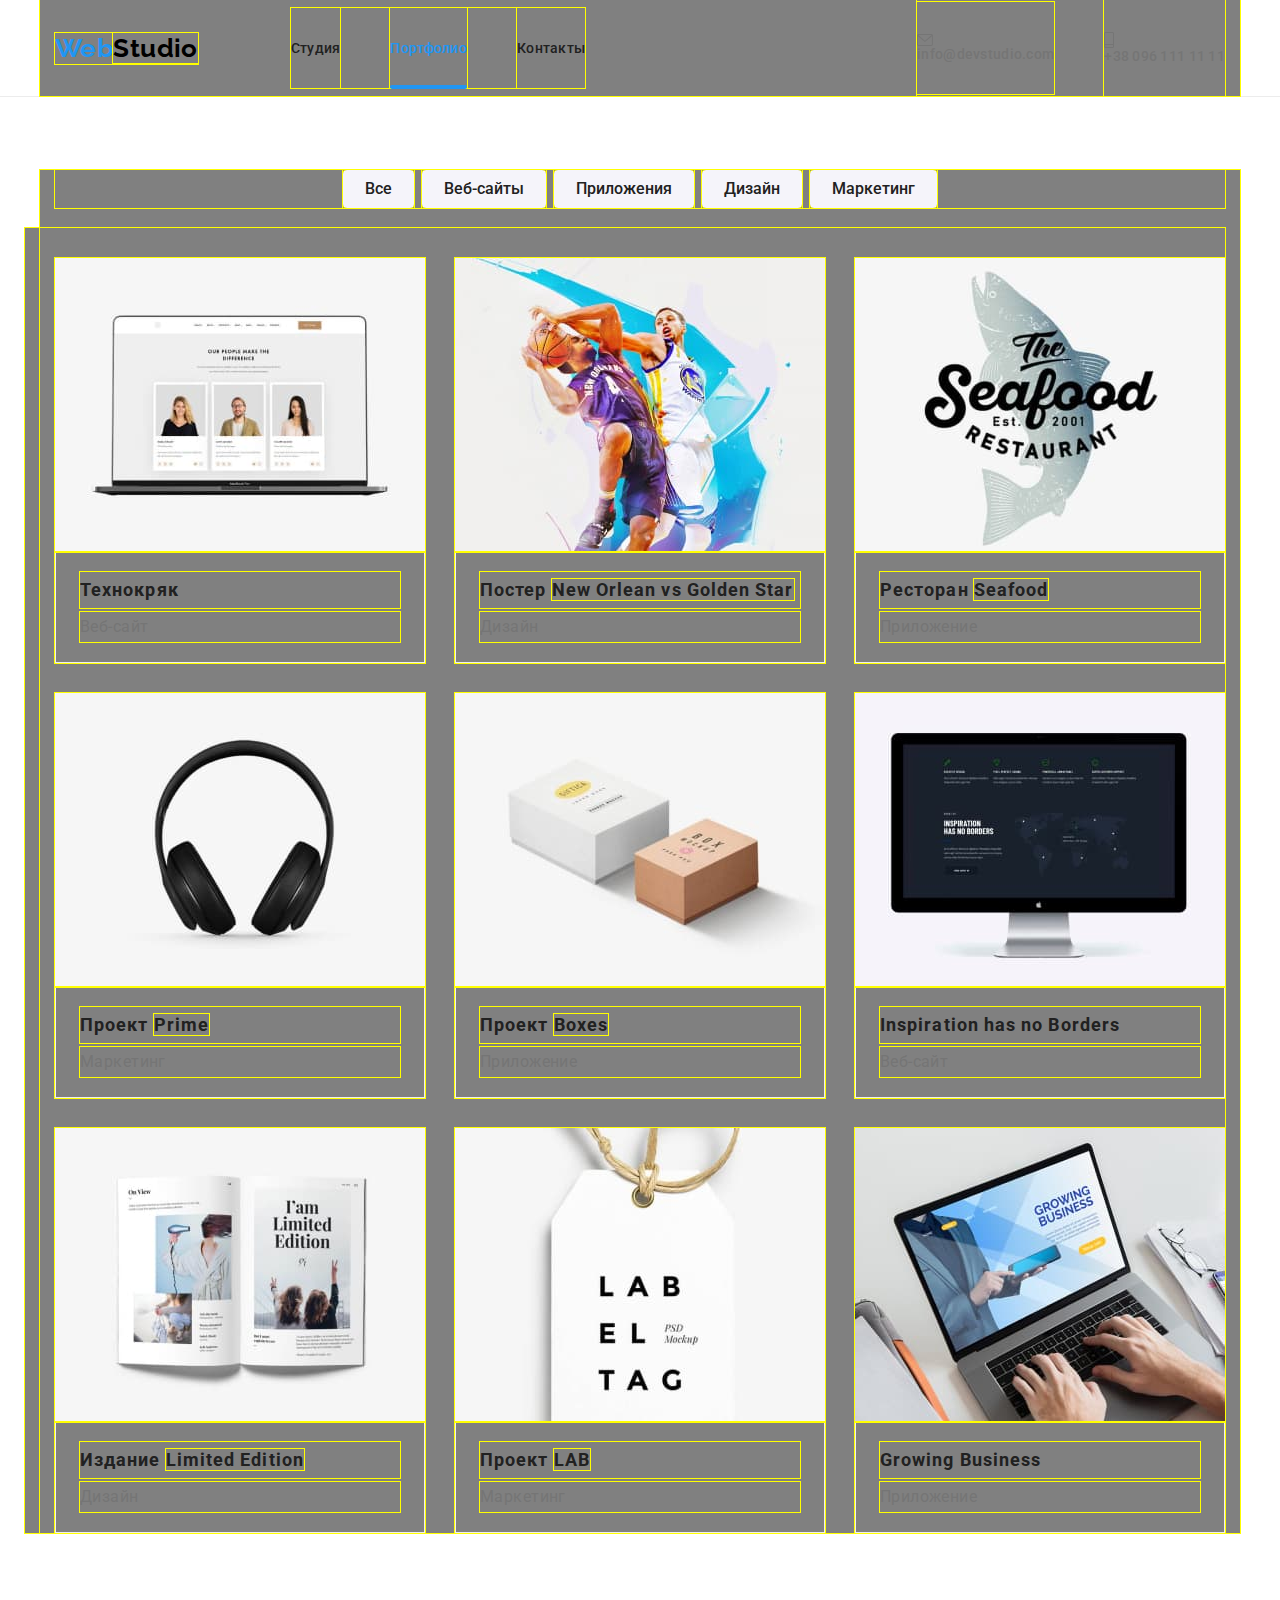
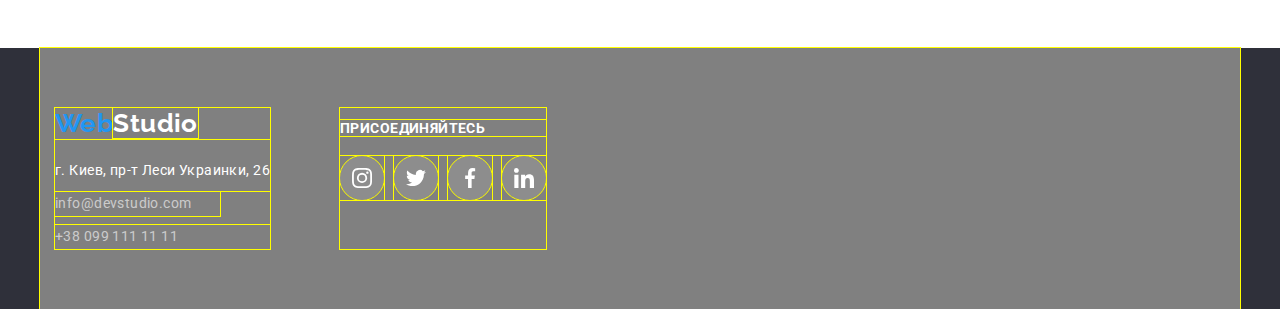
==== portfolio.html @ aecfc942 "Add files" ====
<!DOCTYPE html>
<html lang="ru">

<head>
    <meta charset="UTF-8">
    <meta http-equiv="X-UA-Compatible" content="IE=edge">
    <meta name="viewport" content="width=device-width, initial-scale=1.0">
    <title>Document</title>
    <link rel="preconnect" href="https://fonts.gstatic.com">
    <link href="https://fonts.googleapis.com/css2?family=Raleway:wght@700&family=Roboto:wght@400;500;700;900&display=swap"
        rel="stylesheet">
    <link rel="stylesheet" href="https://cdnjs.cloudflare.com/ajax/libs/modern-normalize/1.0.0/modern-normalize.min.css">
    <link rel="stylesheet" href="./css/styles.css">
    </head>
    <body class="page">
        <!-- Site header -->
        <header class="header">
            <div class="container main-nav">
                <a lang="en" href="./index.html" class="logo">Web<span class="logo-part-header">Studio</span></a>
                <nav class="nav-part">
                    <ul class="site-nav list">
                        <li class="item"><a href="./index.html" class="link">Студия</a></li>
                        <li class="item"><a href="./portfolio.html" class="link current">Портфолио</a></li>
                        <li class="item"><a href="" class="link">Контакты</a></li>
                    </ul>
                </nav>
                <ul class="contacts list">
                    <li class="item"><a href="mailto:info@devstudio.com" class="link"><svg class="nav-icon" width="16"
                                height="12">
                                <use href="./images/icons.svg#icon-envelope"></use>
                            </svg>info@devstudio.com</a></li>
                    <li class="item"><a href="tel:+380961111111" class="link"><svg class="nav-icon" width="10" height="16">
                                <use href="./images/icons.svg#icon-smartphone"></use>
                            </svg>+38 096 111 11 11</a></li>
                </ul>
            </div>
        </header>
        <main>
            <section class="section portfolio-all">
                <div class="container">
                    <h1 class="section-title visually-hidden">Портфоліо</h1>
                    <ul class="buttons list">
                        <li class="item"><button type="button" class="button">Все</button></li>
                        <li class="item"><button type="button" class="button">Веб-сайты</button></li>
                        <li class="item"><button type="button" class="button">Приложения</button></li>
                        <li class="item"><button type="button" class="button">Дизайн</button></li>
                        <li class="item"><button type="button" class="button">Маркетинг</button></li>
                    </ul>
                    <ul class="portfolio list">
                        <li class="item"><a href="" class="link">
                                <div class="card-main">
                                    <img src="./images/work-1.jpg" alt="laptop with three photos on the screen" width="370" height="294">
                                    <p class="portfolio-about">Технокряк это современная площадка распространения коронавируса. Компании используют эту платформу для цифрового
                                    шпионажа и атак на защищённые сервера конкурентов.
                                    </p>
                                </div>
                                <div class="description">
                                    <h2 class="title">Технокряк</h2>
                                    <p class="work-type">Веб-сайт</p>
                                </div>
                            </a>
                        </li>
                        <li class="item"><a href="" class="link">
                                <div class="card-main">
                                    <img src="./images/work-2.jpg" alt="two basketball players" width="370" height="294">
                                    <p class="portfolio-about">Технокряк это современная площадка распространения коронавируса. Компании используют эту платформу для цифрового
                                    шпионажа и атак на защищённые сервера конкурентов.
                                    </p>
                                </div>
                                <div class="description">
                                    <h2 class="title">Постер <span lang="en">New Orlean vs Golden Star</span></h2>
                                    <p class="work-type">Дизайн</p>
                                </div>
                            </a>
                        </li>
                        <li class="item"><a href="" class="link">
                                <div class="card-main">
                                    <img src="./images/work-3.jpg" alt="fish with the inscription seafood restaurant" width="370" height="294">
                                    <p class="portfolio-about">Технокряк это современная площадка распространения коронавируса. Компании используют эту платформу для цифрового
                                    шпионажа и атак на защищённые сервера конкурентов.
                                    </p>
                                </div>
                                <div class="description">
                                    <h2 class="title">Ресторан <span lang="en">Seafood</span></h2>
                                    <p class="work-type">Приложение</p>
                                </div>
                            </a>
                        </li>
                        <li class="item"><a href="" class="link">
                                <div class="card-main">
                                    <img src="./images/work-4.jpg" alt="black big headphones" width="370" height="294">
                                    <p class="portfolio-about">Технокряк это современная площадка распространения коронавируса. Компании используют эту платформу для цифрового
                                    шпионажа и атак на защищённые сервера конкурентов.
                                    </p>
                                </div>
                                <div class="description">
                                    <h2 class="title">Проект <span lang="en">Prime</span></h2>
                                    <p class="work-type">Маркетинг</p>
                                </div>
                            </a>
                        </li>
                        <li class="item"><a href="" class="link">
                                <div class="card-main">
                                    <img src="./images/work-5.jpg" alt="two boxes, one white and one orange" width="370" height="294">
                                    <p class="portfolio-about">Технокряк это современная площадка распространения коронавируса. Компании используют эту платформу для цифрового
                                    шпионажа и атак на защищённые сервера конкурентов.
                                    </p>
                                </div>
                                <div class="description">
                                    <h2 class="title">Проект <span lang="en">Boxes</span></h2>
                                    <p class="work-type">Приложение</p>
                                </div>
                            </a>
                        </li>
                        <li class="item"><a href="" class="link">
                                <div class="card-main">
                                    <img src="./images/work-6.jpg" alt="monoblock apple with a dark image on the screen" width="370" height="294">
                                    <p class="portfolio-about">Технокряк это современная площадка распространения коронавируса. Компании используют эту платформу для цифрового
                                    шпионажа и атак на защищённые сервера конкурентов.
                                    </p>
                                </div>
                                <div class="description">
                                    <h2 lang="en" class="title">Inspiration has no Borders</h2>
                                    <p class="work-type">Веб-сайт</p>
                                </div>
                            </a>
                        </li>
                        <li class="item"><a href="" class="link">
                                <div class="card-main">
                                    <img src="./images/work-7.jpg" alt="open booklet with the inscription I'm Limited Edition" width="370" height="294">
                                    <p class="portfolio-about">Технокряк это современная площадка распространения коронавируса. Компании используют эту платформу для цифрового
                                    шпионажа и атак на защищённые сервера конкурентов.
                                    </p>
                                </div>
                                <div class="description">
                                    <h2 class="title">Издание <span lang="en">Limited Edition</span></h2>
                                    <p class="work-type">Дизайн</p>
                                </div>
                            </a>
                        </li>
                        <li class="item"><a href="" class="link">
                                <div class="card-main">
                                    <img src="./images/work-8.jpg" alt="white tag with the inscription Lab El Tag" width="370" height="294">
                                    <p class="portfolio-about">Технокряк это современная площадка распространения коронавируса. Компании используют эту платформу для цифрового
                                    шпионажа и атак на защищённые сервера конкурентов.
                                    </p>
                                </div>
                                <div class="description">
                                    <h2 class="title">Проект <span lang="en">LAB</span></h2>
                                    <p class="work-type">Маркетинг</p>
                                </div>
                            </a>
                        </li>
                        <li class="item"><a href="" class="link">
                                <div class="card-main">
                                    <img src="./images/work-9.jpg" alt="hands on a gray color laptop" width="370" height="294">
                                    <p class="portfolio-about">Технокряк это современная площадка распространения коронавируса. Компании используют эту платформу для цифрового
                                    шпионажа и атак на защищённые сервера конкурентов.
                                    </p>
                                </div>
                                <div class="description">
                                    <h2 lang="en" class="title">Growing Business</h2>
                                    <p class="work-type">Приложение</p>
                                </div>
                            </a>
                        </li>
                    </ul>
                </div>
            </section>
        </main>
        <!-- Footer -->
        <footer class="footer">
            <div class="container footer-elements">
                <div class="footer-contact">
                    <a lang="en" href="./index.html" class="logo">Web<span class="logo-part-footer">Studio</span></a>
                    <address class="address">г. Киев, пр-т Леси Украинки, 26</address>
                    <ul class="contacts lower list">
                        <li class="item"><a href="mailto:info@devstudio.com" class="link-footer">info@devstudio.com</a></li>
                        <li class="item"><a href="tel:+380991111111" class="link-footer">+38 099 111 11 11</a></li>
                    </ul>
                </div>
                <div class="footer-social-contact">
                    <p class="welcome-text">присоединяйтесь</p>
                    <ul class="icon-footer-list list">
                        <li class="icon-footer-item">
                            <a class="icon-footer-link link" href="">
                                <svg class="social-footer-icon" width="20" height="20">
                                    <use href="./images/icons.svg#icon-instagram"></use>
                                </svg>
                            </a>
                        </li>
                        <li class="icon-footer-item">
                            <a class="icon-footer-link link" href="">
                                <svg class="social-footer-icon" width="20" height="20">
                                    <use href="./images/icons.svg#icon-twitter"></use>
                                </svg>
                            </a>
                        </li>
                        <li class="icon-footer-item">
                            <a class="icon-footer-link link" href="">
                                <svg class="social-footer-icon" width="20" height="20">
                                    <use href="./images/icons.svg#icon-facebook"></use>
                                </svg>
                            </a>
                        </li>
                        <li class="icon-footer-item">
                            <a class="icon-footer-link link" href="">
                                <svg class="social-footer-icon" width="20" height="20">
                                    <use href="./images/icons.svg#icon-linkedin"></use>
                                </svg>
                            </a>
                        </li>
                    </ul>
                </div>
            </div>
        </footer>
    </body>
</html>
---- css/styles.css ----
/* --- VARIABLES --- */
:root {
  --accent-color: #2196f3;
  --card-set-gap: 30px;
  --timing-func: cubic-bezier(0.4, 0, 0.2, 1);
  /* --- VARIABLES TEXT COLOR --- */
  --primary-text-color: #757575;
  --title-text-color: #212121;
  --secondary-text-color: #ffffff;
  --contacts-footer-text-color: rgba(255, 255, 255, 0.6);
  --logo-part-header-color: #000000;
  /* --- ‡ VARIABLES TEXT COLOR --- */
  /* --- VARIABLES BACKGROUND COLOR --- */
  --primary-background-color: #ffffff;
  --secondary-background-color: #2f303a;
  --third-background-color: #f5f4fa;
  --button-hero-accent-background-color: #188ce8;
  --icons-bacground-footer: rgba(255, 255, 255, 0.1);
  /* --- ‡ VARIABLES BACKGROUND COLOR --- */
  /* --- VARIABLES  SHADOW --- */
  --shadow-team-card: 0px 1px 3px rgba(0, 0, 0, 0.12),
    0px 1px 1px rgba(0, 0, 0, 0.14), 0px 2px 1px rgba(0, 0, 0, 0.2);
  --shadow-button-accent: 0px 3px 1px rgba(0, 0, 0, 0.1),
    0px 1px 2px rgba(0, 0, 0, 0.08), 0px 2px 2px rgba(0, 0, 0, 0.12);
  --shadow-hero-button: rgba(0, 0, 0, 0.15);
  --shadow-portfolio-item: 0px 1px 1px rgba(0, 0, 0, 0.12),
    0px 4px 4px rgba(0, 0, 0, 0.06), 1px 4px 6px rgba(0, 0, 0, 0.16);
  /* --- ‡ VARIABLES  SHADOW --- */
  /* --- VARIABLES  BORDER --- */
  --border-bottom-color: #ececec;
  --icons-border-color: #afb1b8;
  --portfolio-description-border: #eeeeee;
  /* --- ‡ VARIABLES  BORDER --- */
}
/* --- ‡ VARIABLES --- */

/* Visual monitoring */
h1,
h2,
h3,
p,
a,
button,
ul,
li,
div,
span {
  outline: 1px solid yellow;
  background-color: grey;
}

/* --- GLOBAL --- */
/* Page background and text color */
body {
  background-color: var(--primary-background-color);
  color: var(--primary-text-color);
  font-family: Roboto, sans-serif;
  font-size: 14px;
  line-height: 1.71;
  letter-spacing: 0.03em;
}
h1,
h2,
h3,
h4,
h5,
h6,
p,
button,
ul,
ol,
li {
  margin-top: 0;
  margin-bottom: 0;
}

ul {
  padding-left: 0;
}

a,
b {
  display: block;
}
img,
svg {
  display: block;
  max-width: 100%;
  height: auto;
}
/* --- ‡ GLOBAL --- */

/* List options */
.list {
  list-style: none;
  margin: 0;
  padding: 0;
}

/* Site logo */
.logo {
  margin-right: 93px;

  color: var(--accent-color);
  font-family: Raleway, sans-serif;
  font-weight: 700;
  font-size: 26px;
  line-height: 1.19;
  text-decoration: none;
}
.logo-part-header {
  color: var(--logo-part-header-color);
}
.logo-part-footer {
  color: var(--secondary-text-color);
}
/* Container position */
.container {
  width: 1200px;
  margin-left: auto;
  margin-right: auto;
  padding-left: 15px;
  padding-right: 15px;
}

/* --- HEADER --- */
.header {
  border-bottom: 1px solid var(--border-bottom-color);
}
/* Main-nav */
.main-nav {
  display: flex;
  align-items: center;
  line-height: 1.17;
}
/* Site nav */
.site-nav {
  display: flex;
  align-items: center;
}
.site-nav .item:not(:last-child),
.contacts .item:not(:last-child) {
  margin-right: 50px;
}
.site-nav .link {
  display: block;
  padding-top: 32px;
  padding-bottom: 32px;

  color: var(--title-text-color);
  font-weight: 500;
  letter-spacing: 0.02em;
  text-decoration: none;
  transition: color 250ms var(--timing-func);
}
.site-nav .link:hover,
.site-nav .link:focus {
  color: var(--accent-color);
}
.site-nav .link.current {
  position: relative;
  color: var(--accent-color);
}
.link.current:after {
  content: '';
  position: absolute;
  width: 100%;
  height: 4px;
  left: 0;
  bottom: -1px;

  background: var(--accent-color);
  border-radius: 2px;
}

/* Site contacts */
.main-nav .contacts {
  display: flex;
  margin-left: auto;
  align-items: center;
}
.header-contact {
  display: flex;
  align-items: center;
}
.nav-icon {
  display: block;
  fill: currentColor;
  margin-right: 10px;
  transition: fill 250ms var(--timing-func);
}

.smartphone-icon {
  width: 10px;
  height: 16px;
}

.envelope-icon {
  width: 16px;
  height: 12px;
}

.nav-icon:hover {
  fill: var(--accent-color);
}
.contacts .link {
  padding-top: 32px;
  padding-bottom: 32px;
  color: var(--primary-text-color);
  font-weight: 500;
  letter-spacing: 0.02em;
  text-decoration: none;
  transition: color 250ms var(--timing-func);
}
.contacts .link:hover,
.contacts .link:focus {
  color: var(--accent-color);
}
/* Site hero */
.hero {
  text-align: center;
  max-width: 1600px;
  margin-left: auto;
  margin-right: auto;
  background-image: linear-gradient(
      to right,
      rgba(47, 48, 58, 0.4),
      rgba(47, 48, 58, 0.4)
    ),
    url('../images/background.jpg');
  background-repeat: no-repeat;
  background-size: cover;
  background-position: center;
  background-color: var(--secondary-background-color);
  padding-top: 200px;
  padding-bottom: 200px;
}
.hero-title {
  margin-top: 0;
  margin-right: auto;
  margin-bottom: var(--card-set-gap);
  margin-left: auto;
  width: 696px;

  color: var(--secondary-text-color);
  font-weight: 900;
  font-size: 44px;
  line-height: 1.36;
  letter-spacing: 0.06em;
  text-transform: uppercase;
}
/* Hero modal window */
.is-hidden {
  visibility: hidden;
  opacity: 0;
  pointer-events: none;
}
.backdrop {
  position: fixed;
  top: 0;
  left: 0;
  width: 100%;
  height: 100%;
  z-index: 100;
  background-color: rgba(0, 0, 0, 0.2);
  transition: opacity 250ms var(--timing-func),
    visibility 250ms var(--timing-func);
}
.modal {
  display: block;
  position: relative;
  width: 528px;
  height: 581px;
  left: 50%;
  top: 50%;
  transform: translate(-50%, -50%);

  background: var(--primary-background-color);
  box-shadow: 0px 1px 3px rgba(0, 0, 0, 0.12), 0px 1px 1px rgba(0, 0, 0, 0.14),
    0px 2px 1px rgba(0, 0, 0, 0.2);
  border-radius: 4px;
}
.hero-modal-close {
  background: var(--primary-background-color);
  position: absolute;
  top: 8px;
  right: 8px;
  width: 30px;
  height: 30px;
  border-radius: 50%;

  border: 1px solid rgba(0, 0, 0, 0.1);

  cursor: pointer;
}
.close-icon {
  position: absolute;
  top: 50%;
  left: 50%;
  transform: translate(-50%, -50%);
}
/* Overlay */
/*
.overlay {
   max-width: 1600px;
  min-height: 600px;
  margin-left: auto;
  margin-right: auto;
  background-image: linear-gradient(
      to right,
      rgba(47, 48, 58, 0.4),
      rgba(47, 48, 58, 0.4)
    ),
    url('../images/background.jpg');
  background-repeat: no-repeat;
  background-size: cover;
  background-position: center;
  background-color: var(--secondary-background-color); 
} */
/* Site sections */
.section {
  padding: 94px 0;
}
.section.no-padding {
  padding-top: 0;
  padding-bottom: 0;
}
.section-title {
  margin-bottom: 50px;
  color: var(--title-text-color);
  font-size: 36px;
  line-height: 1.17;
  text-align: center;
}
/* Features */
.icon-bg {
  background: var(--third-background-color);
  border-radius: 4px;

  width: 270px;
  padding: 25px 100px;
  margin-bottom: var(--card-set-gap);
}
.feature .title {
  margin-bottom: 10px;
  font-size: 14px;

  color: var(--title-text-color);
  line-height: 1.17;
  text-transform: uppercase;
}
.feature > .description {
  margin: 0;
}
.visually-hidden {
  position: absolute;
  width: 1px;
  height: 1px;
  margin: -1px;
  border: 0;
  padding: 0;

  white-space: nowrap;
  clip-path: inset(100%);
  clip: rect(0 0 0 0);
  overflow: hidden;
}
.feature.list {
  display: flex;
  flex-wrap: wrap;
  margin-top: calc(-1 * var(--card-set-gap));
  margin-left: calc(-1 * var(--card-set-gap));
}
.feature .item {
  flex-basis: calc(100% / 4 - var(--card-set-gap));
  margin-top: var(--card-set-gap);
  margin-left: var(--card-set-gap);
}
/* Example of work */
.example.list {
  display: flex;
  flex-wrap: wrap;
  margin-top: calc(-1 * var(--card-set-gap));
  margin-left: calc(-1 * var(--card-set-gap));
}
.example .item {
  flex-basis: calc(100% / 3 - var(--card-set-gap));
  margin-top: var(--card-set-gap);
  margin-left: var(--card-set-gap);
  position: relative;
  margin-bottom: 94px;
}

.example-description {
  font-weight: 700;
  font-size: 14px;
  line-height: 1.15;
  text-align: center;
  letter-spacing: 0.03em;
  text-transform: uppercase;

  color: var(--secondary-text-color);
  background-color: rgba(47, 48, 58, 0.8);

  position: absolute;
  width: 100%;
  bottom: 0;
  margin: 0;
  padding: 27px 82px;
}

/* Team */
.team {
  background-color: var(--third-background-color);
}
.our-team {
  display: flex;
  flex-wrap: wrap;
  margin-top: calc(-1 * var(--card-set-gap));
  margin-left: calc(-1 * var(--card-set-gap));
}
.our-team .item {
  flex-basis: calc(100% / 4 - var(--card-set-gap));
  margin-top: var(--card-set-gap);
  margin-left: var(--card-set-gap);
  background-color: var(--primary-background-color);
  box-shadow: var(--shadow-team-card);
  border-radius: 0px 0px 4px 4px;
  overflow: hidden;
}
.section.team {
  padding-top: 94px;
  padding-bottom: 94px;
  margin-bottom: 0;
}
.team-info {
  text-align: center;
  padding: var(--card-set-gap);
}
.our-team .title {
  margin-top: 0;
  margin-bottom: 10px;

  color: var(--title-text-color);
  font-weight: 500;
  font-size: 16px;
  line-height: 1.19;
  text-align: center;
}
.our-team .profession {
  margin-bottom: 16px;

  font-size: 16px;
  line-height: 1.19;
  text-align: center;
}
.icon-team-item,
.icon-footer-link {
  display: flex;
  justify-content: center;
  align-items: center;
  width: 44px;
  height: 44px;
  border-radius: 50% 50%;
}
.team-social-links {
  display: flex;
  justify-content: space-between;
}

.icon-team-item {
  background-color: var(--primary-background-color);
  transition: background-color 250ms var(--timing-func);
}

.icon-team-item:hover,
.icon-team-item:focus {
  background-color: var(--accent-color);
}

.social-icon {
  fill: var(--icons-border-color);
  transition: fill 250ms var(--timing-func);
}

.icon-team-item:hover .social-icon,
.icon-team-item:focus .social-icon {
  fill: var(--primary-background-color);
}

/* Button */
.button-hero {
  padding: 10px 32px;
  border-radius: 4px;
  border: none;

  color: var(--secondary-text-color);
  background-color: var(--accent-color);
  font-weight: 700;
  font-size: 16px;
  line-height: 1.88;
  letter-spacing: 0.06em;
  text-decoration: none;
  box-shadow: 0px 4px 4px var(--shadow-hero-button);

  cursor: pointer;

  transition: background-color 250ms var(--timing-func);
}
.button-hero:hover,
.button-hero:focus {
  background-color: var(--button-hero-accent-background-color);
}
.buttons {
  display: flex;
  justify-content: center;
  margin-bottom: 50px;
}
.button {
  padding: 6px 22px;
  border-radius: 4px;
  border: none;

  color: var(--title-text-color);
  background-color: var(--third-background-color);
  font-weight: 500;
  font-size: 16px;
  line-height: 1.62;
  text-decoration: none;
  cursor: pointer;

  transition: color 250ms var(--timing-func),
    background-color 250ms var(--timing-func),
    box-shadow 250ms var(--timing-func);
}
.button:hover,
.button:focus {
  color: var(--secondary-text-color);
  background-color: var(--accent-color);
  box-shadow: var(--shadow-button-accent);
}
.buttons .item + .item {
  margin-left: 8px;
}
/* Regular clients */
.client-title {
  margin-bottom: 50px;
}

.client-list {
  display: flex;
}

.client-item:not(:last-child) {
  margin-right: var(--card-set-gap);
}

.client-link {
  display: flex;
  justify-content: center;
  align-items: center;
  width: 170px;
  height: 92px;
  border: 1px solid var(--icons-border-color);
  box-sizing: border-box;
  border-radius: 4px;
  transition: border-color 250ms var(--timing-func);
}

.client-link:hover,
.client-link:focus {
  border-color: var(--accent-color);
}

.client-icon {
  fill: var(--icons-border-color);
  transition: fill 250ms var(--timing-func);
}

.client-link:hover .client-icon,
.client-link:focus .client-icon {
  fill: var(--accent-color);
}
/* Portfolio */
.section.portfolio-all {
  padding-top: 73px;
  padding-bottom: 115px;
}
.portfolio .title {
  margin-top: 0;
  margin-bottom: 4px;

  color: var(--title-text-color);
  font-size: 18px;
  line-height: 2;
  letter-spacing: 0.06em;
}
.portfolio {
  display: flex;
  flex-wrap: wrap;
  margin-top: calc(-1 * var(--card-set-gap));
  margin-left: calc(-1 * var(--card-set-gap));
}
.portfolio.list .item {
  flex-basis: calc(100% / 3 - var(--card-set-gap));
  margin-top: var(--card-set-gap);
  margin-left: var(--card-set-gap);
  overflow: hidden;
  transition: box-shadow 250ms var(--timing-func);
}

.portfolio .item:hover,
.portfolio .item:focus {
  box-shadow: var(--shadow-portfolio-item);
}

.portfolio .link {
  text-decoration: none;
}
.card-main {
  position: relative;
  overflow: hidden;
}

.portfolio-about {
  position: absolute;
  top: 0;
  left: 0;
  overflow: auto;

  transform: translatey(100%);
  transition: transform 250ms var(--timing-func);

  margin: 0;
  padding: 63px 24px;
  width: 100%;
  height: 100%;
  background-color: rgba(33, 150, 243, 0.9);

  font-size: 18px;
  line-height: 1.56;
  letter-spacing: 0.03em;
  color: var(--secondary-text-color);
}
.portfolio .link:hover .portfolio-about,
.portfolio .link:focus .portfolio-about {
  transform: translatey(0);
}

.portfolio .description {
  padding: 20px 24px;
  border: 1px solid var(--portfolio-description-border);
  border-top: none;
}
.portfolio .work-type {
  margin: 0;

  color: var(--primary-text-color);
  font-size: 16px;
  line-height: 1.87;
}

/* Footer */
.footer {
  background-color: var(--secondary-background-color);
}
.footer-elements {
  display: flex;
  padding-top: 60px;
  padding-right: auto;
  padding-bottom: 60px;
  padding-left: auto;
}
.footer-contact {
  margin-right: 70px;
}
.footer .logo {
  display: block;
  margin-right: 0;
  margin-bottom: 20px;
}
.footer .address {
  display: block;
  margin-bottom: 9px;

  color: var(--secondary-text-color);
  font-style: normal;
}
.contacts.lower > .item:first-child {
  margin-bottom: 9px;
}
.contacts.lower > .item:last-child {
  margin-left: 0;
}
.contacts .link-footer {
  color: var(--contacts-footer-text-color);

  text-decoration: none;

  transition: color 250ms var(--timing-func);
}
.contacts .link-footer:hover,
.contacts .link-footer:focus {
  color: var(--accent-color);
}
.welcome-text {
  font-weight: 700;
  font-size: 14px;
  line-height: 16px;
  letter-spacing: 0.03em;
  text-transform: uppercase;

  color: var(--secondary-text-color);
  margin-top: 12px;
  margin-bottom: 20px;
}

.icon-footer-list {
  display: flex;
}

.icon-footer-item:not(:last-child) {
  margin-right: 10px;
}

.icon-footer-link {
  background-color: var(--icons-bacground-footer);
  transition: background-color 250ms var(--timing-func);
}

.icon-footer-link:hover,
.icon-footer-link:focus {
  background-color: var(--accent-color);
}

.social-footer-icon {
  fill: var(--primary-background-color);
}
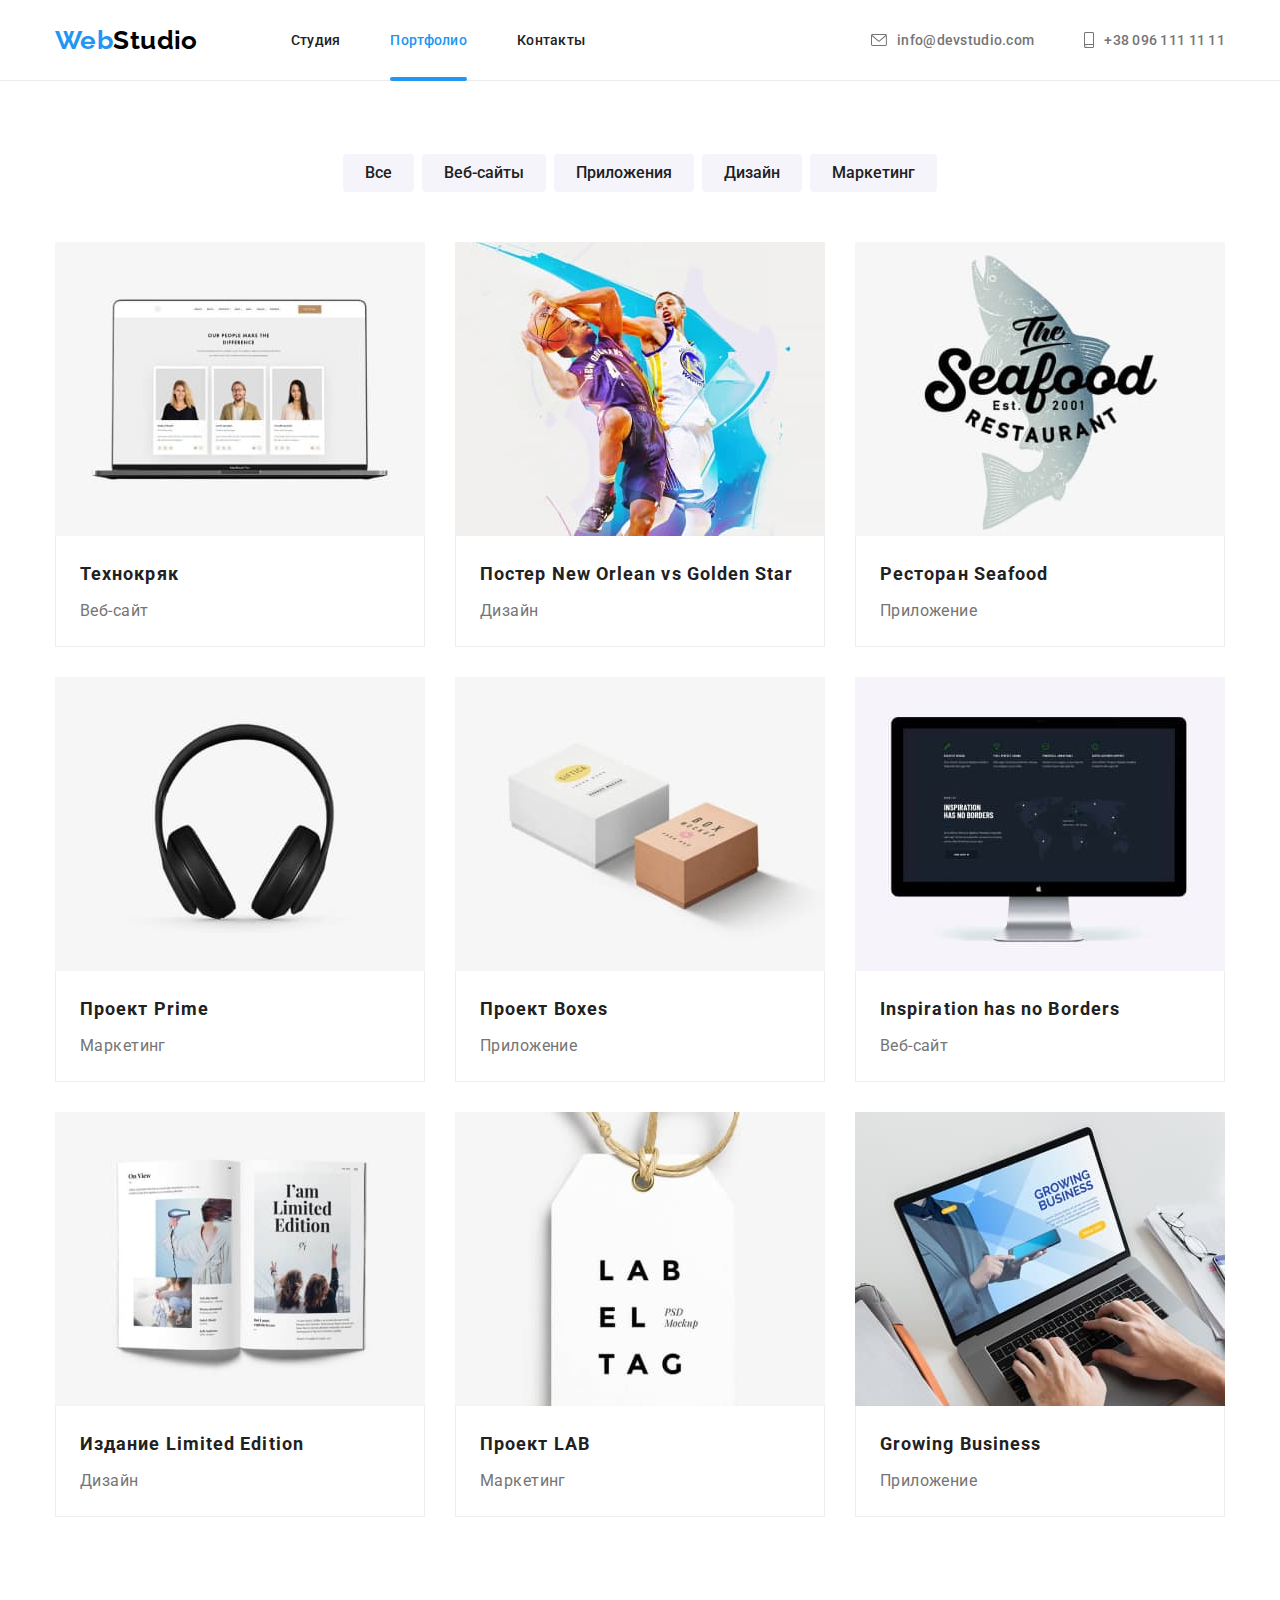
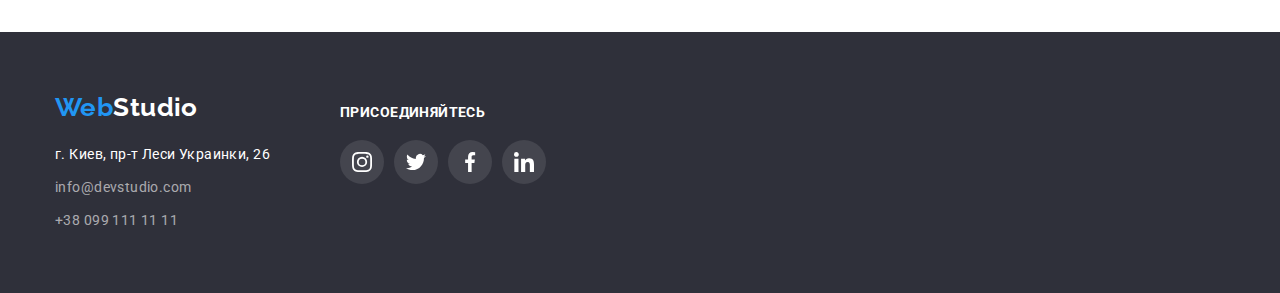
==== commit 3d946f56: "Update portfolio.html" ====
--- a/portfolio.html
+++ b/portfolio.html
@@ -25,11 +25,12 @@
                     </ul>
                 </nav>
                 <ul class="contacts list">
-                    <li class="item"><a href="mailto:info@devstudio.com" class="link"><svg class="nav-icon" width="16"
-                                height="12">
+                    <li class="item"><a href="mailto:info@devstudio.com" class="header-contact link"><svg
+                                class="nav-icon envelope-icon">
                                 <use href="./images/icons.svg#icon-envelope"></use>
                             </svg>info@devstudio.com</a></li>
-                    <li class="item"><a href="tel:+380961111111" class="link"><svg class="nav-icon" width="10" height="16">
+                    <li class="item"><a href="tel:+380961111111" class="header-contact link"><svg
+                                class="nav-icon smartphone-icon">
                                 <use href="./images/icons.svg#icon-smartphone"></use>
                             </svg>+38 096 111 11 11</a></li>
                 </ul>
--- a/css/styles.css
+++ b/css/styles.css
@@ -35,7 +35,7 @@
 /* --- ‡ VARIABLES --- */
 
 /* Visual monitoring */
-h1,
+/* h1,
 h2,
 h3,
 p,
@@ -47,7 +47,7 @@
 span {
   outline: 1px solid yellow;
   background-color: grey;
-}
+} */
 
 /* --- GLOBAL --- */
 /* Page background and text color */
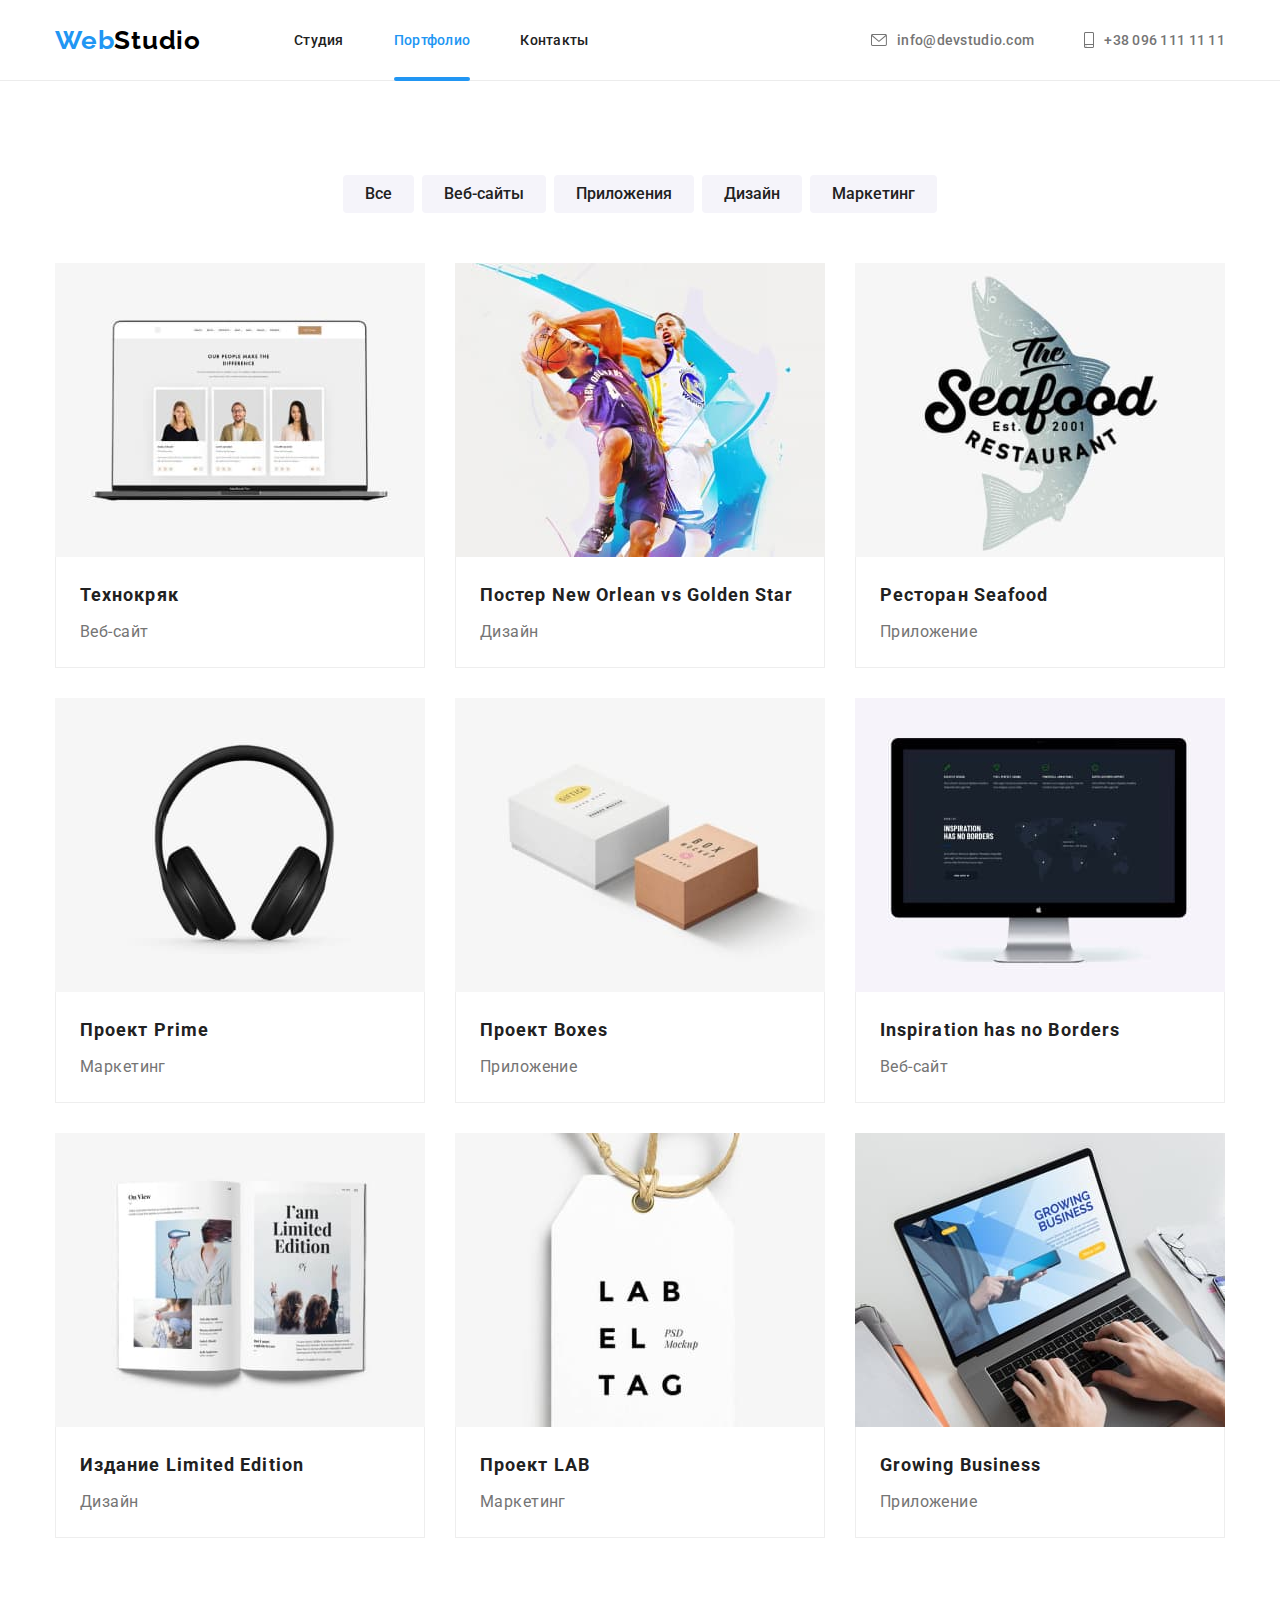
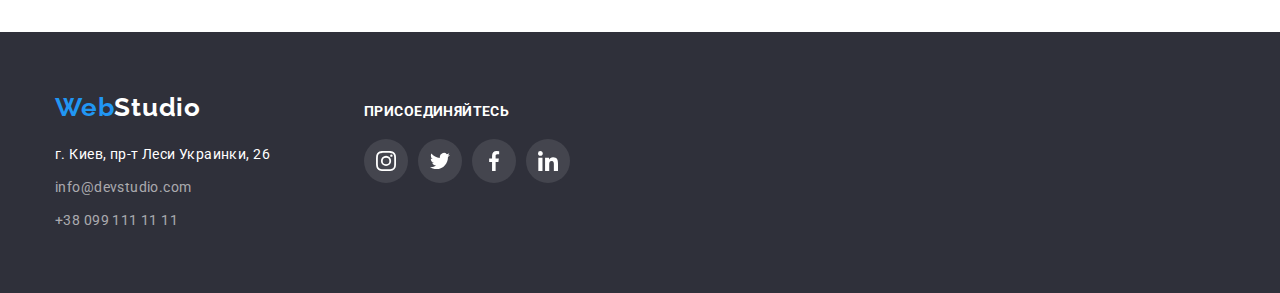
==== commit 66eda7d9: "Edit class names & comments" ====
--- a/portfolio.html
+++ b/portfolio.html
@@ -26,18 +26,18 @@
                 </nav>
                 <ul class="contacts list">
                     <li class="item"><a href="mailto:info@devstudio.com" class="header-contact link"><svg
-                                class="nav-icon envelope-icon">
+                                class="nav-icon envelope-icon" width="16" height="12">
                                 <use href="./images/icons.svg#icon-envelope"></use>
                             </svg>info@devstudio.com</a></li>
                     <li class="item"><a href="tel:+380961111111" class="header-contact link"><svg
-                                class="nav-icon smartphone-icon">
+                                class="nav-icon smartphone-icon" width="10" height="16">
                                 <use href="./images/icons.svg#icon-smartphone"></use>
                             </svg>+38 096 111 11 11</a></li>
                 </ul>
             </div>
         </header>
         <main>
-            <section class="section portfolio-all">
+            <section class="section">
                 <div class="container">
                     <h1 class="section-title visually-hidden">Портфоліо</h1>
                     <ul class="buttons list">
@@ -48,11 +48,12 @@
                         <li class="item"><button type="button" class="button">Маркетинг</button></li>
                     </ul>
                     <ul class="portfolio list">
-                        <li class="item"><a href="" class="link">
-                                <div class="card-main">
+                        <li class="item">
+                            <a href="" class="link">
+                                <div class="portfolio-card">
                                     <img src="./images/work-1.jpg" alt="laptop with three photos on the screen" width="370" height="294">
-                                    <p class="portfolio-about">Технокряк это современная площадка распространения коронавируса. Компании используют эту платформу для цифрового
-                                    шпионажа и атак на защищённые сервера конкурентов.
+                                    <p class="portfolio-about">Lorem ipsum dolor sit amet consectetur adipisicing elit. Inventore fugiat nisi ipsam! Rerum amet expedita ab voluptas, deleniti rem sed dolore voluptatibus facilis doloremque similique ipsam architecto sint atque mollitia!
+                                    Impedit dicta, ullam alias et optio maiores soluta dolorum! Ex consectetur rerum accusantium sapiente, sint, labore ratione doloribus rem quasi hic harum voluptates fuga odio eveniet? Qui saepe officia tempora.
                                     </p>
                                 </div>
                                 <div class="description">
@@ -61,11 +62,12 @@
                                 </div>
                             </a>
                         </li>
-                        <li class="item"><a href="" class="link">
-                                <div class="card-main">
+                        <li class="item">
+                            <a href="" class="link">
+                                <div class="portfolio-card">
                                     <img src="./images/work-2.jpg" alt="two basketball players" width="370" height="294">
-                                    <p class="portfolio-about">Технокряк это современная площадка распространения коронавируса. Компании используют эту платформу для цифрового
-                                    шпионажа и атак на защищённые сервера конкурентов.
+                                    <p class="portfolio-about">Lorem ipsum dolor sit amet consectetur adipisicing elit. Inventore fugiat nisi ipsam! Rerum amet expedita ab voluptas, deleniti rem sed dolore voluptatibus facilis doloremque similique ipsam architecto sint atque mollitia!
+                                    Impedit dicta, ullam alias et optio maiores soluta dolorum! Ex consectetur rerum accusantium sapiente, sint, labore ratione doloribus rem quasi hic harum voluptates fuga odio eveniet? Qui saepe officia tempora.
                                     </p>
                                 </div>
                                 <div class="description">
@@ -74,11 +76,12 @@
                                 </div>
                             </a>
                         </li>
-                        <li class="item"><a href="" class="link">
-                                <div class="card-main">
+                        <li class="item">
+                            <a href="" class="link">
+                                <div class="portfolio-card">
                                     <img src="./images/work-3.jpg" alt="fish with the inscription seafood restaurant" width="370" height="294">
-                                    <p class="portfolio-about">Технокряк это современная площадка распространения коронавируса. Компании используют эту платформу для цифрового
-                                    шпионажа и атак на защищённые сервера конкурентов.
+                                    <p class="portfolio-about">Lorem ipsum dolor sit amet consectetur adipisicing elit. Inventore fugiat nisi ipsam! Rerum amet expedita ab voluptas, deleniti rem sed dolore voluptatibus facilis doloremque similique ipsam architecto sint atque mollitia!
+                                    Impedit dicta, ullam alias et optio maiores soluta dolorum! Ex consectetur rerum accusantium sapiente, sint, labore ratione doloribus rem quasi hic harum voluptates fuga odio eveniet? Qui saepe officia tempora.
                                     </p>
                                 </div>
                                 <div class="description">
@@ -87,11 +90,12 @@
                                 </div>
                             </a>
                         </li>
-                        <li class="item"><a href="" class="link">
-                                <div class="card-main">
+                        <li class="item">
+                            <a href="" class="link">
+                                <div class="portfolio-card">
                                     <img src="./images/work-4.jpg" alt="black big headphones" width="370" height="294">
-                                    <p class="portfolio-about">Технокряк это современная площадка распространения коронавируса. Компании используют эту платформу для цифрового
-                                    шпионажа и атак на защищённые сервера конкурентов.
+                                    <p class="portfolio-about">Lorem ipsum dolor sit amet consectetur adipisicing elit. Inventore fugiat nisi ipsam! Rerum amet expedita ab voluptas, deleniti rem sed dolore voluptatibus facilis doloremque similique ipsam architecto sint atque mollitia!
+                                    Impedit dicta, ullam alias et optio maiores soluta dolorum! Ex consectetur rerum accusantium sapiente, sint, labore ratione doloribus rem quasi hic harum voluptates fuga odio eveniet? Qui saepe officia tempora.
                                     </p>
                                 </div>
                                 <div class="description">
@@ -100,11 +104,12 @@
                                 </div>
                             </a>
                         </li>
-                        <li class="item"><a href="" class="link">
-                                <div class="card-main">
+                        <li class="item">
+                            <a href="" class="link">
+                                <div class="portfolio-card">
                                     <img src="./images/work-5.jpg" alt="two boxes, one white and one orange" width="370" height="294">
-                                    <p class="portfolio-about">Технокряк это современная площадка распространения коронавируса. Компании используют эту платформу для цифрового
-                                    шпионажа и атак на защищённые сервера конкурентов.
+                                    <p class="portfolio-about">Lorem ipsum dolor sit amet consectetur adipisicing elit. Inventore fugiat nisi ipsam! Rerum amet expedita ab voluptas, deleniti rem sed dolore voluptatibus facilis doloremque similique ipsam architecto sint atque mollitia!
+                                    Impedit dicta, ullam alias et optio maiores soluta dolorum! Ex consectetur rerum accusantium sapiente, sint, labore ratione doloribus rem quasi hic harum voluptates fuga odio eveniet? Qui saepe officia tempora.
                                     </p>
                                 </div>
                                 <div class="description">
@@ -113,11 +118,12 @@
                                 </div>
                             </a>
                         </li>
-                        <li class="item"><a href="" class="link">
-                                <div class="card-main">
+                        <li class="item">
+                            <a href="" class="link">
+                                <div class="portfolio-card">
                                     <img src="./images/work-6.jpg" alt="monoblock apple with a dark image on the screen" width="370" height="294">
-                                    <p class="portfolio-about">Технокряк это современная площадка распространения коронавируса. Компании используют эту платформу для цифрового
-                                    шпионажа и атак на защищённые сервера конкурентов.
+                                    <p class="portfolio-about">Lorem ipsum dolor sit amet consectetur adipisicing elit. Inventore fugiat nisi ipsam! Rerum amet expedita ab voluptas, deleniti rem sed dolore voluptatibus facilis doloremque similique ipsam architecto sint atque mollitia!
+                                    Impedit dicta, ullam alias et optio maiores soluta dolorum! Ex consectetur rerum accusantium sapiente, sint, labore ratione doloribus rem quasi hic harum voluptates fuga odio eveniet? Qui saepe officia tempora.
                                     </p>
                                 </div>
                                 <div class="description">
@@ -126,11 +132,12 @@
                                 </div>
                             </a>
                         </li>
-                        <li class="item"><a href="" class="link">
-                                <div class="card-main">
+                        <li class="item">
+                            <a href="" class="link">
+                                <div class="portfolio-card">
                                     <img src="./images/work-7.jpg" alt="open booklet with the inscription I'm Limited Edition" width="370" height="294">
-                                    <p class="portfolio-about">Технокряк это современная площадка распространения коронавируса. Компании используют эту платформу для цифрового
-                                    шпионажа и атак на защищённые сервера конкурентов.
+                                    <p class="portfolio-about">Lorem ipsum dolor sit amet consectetur adipisicing elit. Inventore fugiat nisi ipsam! Rerum amet expedita ab voluptas, deleniti rem sed dolore voluptatibus facilis doloremque similique ipsam architecto sint atque mollitia!
+                                    Impedit dicta, ullam alias et optio maiores soluta dolorum! Ex consectetur rerum accusantium sapiente, sint, labore ratione doloribus rem quasi hic harum voluptates fuga odio eveniet? Qui saepe officia tempora.
                                     </p>
                                 </div>
                                 <div class="description">
@@ -139,11 +146,12 @@
                                 </div>
                             </a>
                         </li>
-                        <li class="item"><a href="" class="link">
-                                <div class="card-main">
+                        <li class="item">
+                            <a href="" class="link">
+                                <div class="portfolio-card">
                                     <img src="./images/work-8.jpg" alt="white tag with the inscription Lab El Tag" width="370" height="294">
-                                    <p class="portfolio-about">Технокряк это современная площадка распространения коронавируса. Компании используют эту платформу для цифрового
-                                    шпионажа и атак на защищённые сервера конкурентов.
+                                    <p class="portfolio-about">Lorem ipsum dolor sit amet consectetur adipisicing elit. Inventore fugiat nisi ipsam! Rerum amet expedita ab voluptas, deleniti rem sed dolore voluptatibus facilis doloremque similique ipsam architecto sint atque mollitia!
+                                    Impedit dicta, ullam alias et optio maiores soluta dolorum! Ex consectetur rerum accusantium sapiente, sint, labore ratione doloribus rem quasi hic harum voluptates fuga odio eveniet? Qui saepe officia tempora.
                                     </p>
                                 </div>
                                 <div class="description">
@@ -152,11 +160,12 @@
                                 </div>
                             </a>
                         </li>
-                        <li class="item"><a href="" class="link">
-                                <div class="card-main">
+                        <li class="item">
+                            <a href="" class="link">
+                                <div class="portfolio-card">
                                     <img src="./images/work-9.jpg" alt="hands on a gray color laptop" width="370" height="294">
-                                    <p class="portfolio-about">Технокряк это современная площадка распространения коронавируса. Компании используют эту платформу для цифрового
-                                    шпионажа и атак на защищённые сервера конкурентов.
+                                    <p class="portfolio-about">Lorem ipsum dolor sit amet consectetur adipisicing elit. Inventore fugiat nisi ipsam! Rerum amet expedita ab voluptas, deleniti rem sed dolore voluptatibus facilis doloremque similique ipsam architecto sint atque mollitia!
+                                    Impedit dicta, ullam alias et optio maiores soluta dolorum! Ex consectetur rerum accusantium sapiente, sint, labore ratione doloribus rem quasi hic harum voluptates fuga odio eveniet? Qui saepe officia tempora.
                                     </p>
                                 </div>
                                 <div class="description">
@@ -181,7 +190,7 @@
                     </ul>
                 </div>
                 <div class="footer-social-contact">
-                    <p class="welcome-text">присоединяйтесь</p>
+                    <b class="welcome-text">присоединяйтесь</b>
                     <ul class="icon-footer-list list">
                         <li class="icon-footer-item">
                             <a class="icon-footer-link link" href="">
--- a/css/styles.css
+++ b/css/styles.css
@@ -1,23 +1,23 @@
-/* --- VARIABLES --- */
+/* -- VARIABLES -- */
 :root {
   --accent-color: #2196f3;
   --card-set-gap: 30px;
   --timing-func: cubic-bezier(0.4, 0, 0.2, 1);
-  /* --- VARIABLES TEXT COLOR --- */
+  /* -- VARIABLES TEXT COLOR -- */
   --primary-text-color: #757575;
   --title-text-color: #212121;
   --secondary-text-color: #ffffff;
   --contacts-footer-text-color: rgba(255, 255, 255, 0.6);
   --logo-part-header-color: #000000;
-  /* --- ‡ VARIABLES TEXT COLOR --- */
-  /* --- VARIABLES BACKGROUND COLOR --- */
+  /* -- ‡ VARIABLES TEXT COLOR -- */
+  /* -- VARIABLES BACKGROUND COLOR -- */
   --primary-background-color: #ffffff;
   --secondary-background-color: #2f303a;
   --third-background-color: #f5f4fa;
   --button-hero-accent-background-color: #188ce8;
   --icons-bacground-footer: rgba(255, 255, 255, 0.1);
-  /* --- ‡ VARIABLES BACKGROUND COLOR --- */
-  /* --- VARIABLES  SHADOW --- */
+  /* -- ‡ VARIABLES BACKGROUND COLOR -- */
+  /* -- VARIABLES  SHADOW -- */
   --shadow-team-card: 0px 1px 3px rgba(0, 0, 0, 0.12),
     0px 1px 1px rgba(0, 0, 0, 0.14), 0px 2px 1px rgba(0, 0, 0, 0.2);
   --shadow-button-accent: 0px 3px 1px rgba(0, 0, 0, 0.1),
@@ -25,32 +25,43 @@
   --shadow-hero-button: rgba(0, 0, 0, 0.15);
   --shadow-portfolio-item: 0px 1px 1px rgba(0, 0, 0, 0.12),
     0px 4px 4px rgba(0, 0, 0, 0.06), 1px 4px 6px rgba(0, 0, 0, 0.16);
-  /* --- ‡ VARIABLES  SHADOW --- */
-  /* --- VARIABLES  BORDER --- */
+  /* -- ‡ VARIABLES  SHADOW -- */
+  /* -- VARIABLES  BORDER -- */
   --border-bottom-color: #ececec;
   --icons-border-color: #afb1b8;
   --portfolio-description-border: #eeeeee;
-  /* --- ‡ VARIABLES  BORDER --- */
-}
-/* --- ‡ VARIABLES --- */
-
-/* Visual monitoring */
-/* h1,
+  /* -- ‡ VARIABLES  BORDER -- */
+}
+/* -- ‡ VARIABLES -- */
+/* -- TEST BORDERS -- */
+/* 
+h1,
 h2,
 h3,
-p,
+p {
+  outline: 1px solid yellow;
+  background-color: grey;
+}
 a,
-button,
-ul,
-li,
+button {
+  outline: 1px solid aquamarine;
+  background-color: grey;
+}
+ul {
+  outline: 1px solid green;
+  background-color: grey;
+}
+li {
+  outline: 1px solid greenyellow;
+  background-color: grey;
+}
 div,
 span {
-  outline: 1px solid yellow;
+  outline: 1px solid red;
   background-color: grey;
 } */
-
-/* --- GLOBAL --- */
-/* Page background and text color */
+/* -- ‡ TEST BORDERS -- */
+/* -- GLOBAL -- */
 body {
   background-color: var(--primary-background-color);
   color: var(--primary-text-color);
@@ -73,40 +84,84 @@
   margin-top: 0;
   margin-bottom: 0;
 }
-
 ul {
   padding-left: 0;
 }
-
 a,
 b {
   display: block;
 }
-img,
-svg {
+img {
   display: block;
   max-width: 100%;
   height: auto;
 }
-/* --- ‡ GLOBAL --- */
-
-/* List options */
+svg {
+  display: block;
+}
 .list {
   list-style: none;
-  margin: 0;
+}
+.link,
+.link-footer {
+  text-decoration: none;
+  color: inherit;
+}
+.container {
+  width: 1200px;
+  padding: 0 15px;
+  margin: 0 auto;
+}
+.section {
+  padding: 94px 0;
+}
+.section.no-padding {
+  padding-top: 0;
+  padding-bottom: 0;
+}
+.section-title {
+  margin-bottom: 50px;
+  color: var(--title-text-color);
+  font-size: 36px;
+  line-height: 1.17;
+  letter-spacing: 0.03em;
+  text-align: center;
+}
+.visually-hidden {
+  position: absolute;
+  width: 1px;
+  height: 1px;
+  margin: -1px;
+  border: 0;
   padding: 0;
-}
-
-/* Site logo */
+
+  white-space: nowrap;
+  clip-path: inset(100%);
+  clip: rect(0 0 0 0);
+  overflow: hidden;
+}
+.icon-team-item,
+.icon-footer-link {
+  display: flex;
+  justify-content: center;
+  align-items: center;
+  flex-wrap: wrap;
+  width: 44px;
+  height: 44px;
+  border-radius: 50% 50%;
+}
+/* -- ‡ GLOBAL -- */
+
+/* -- SITE LOGO -- */
 .logo {
   margin-right: 93px;
-
   color: var(--accent-color);
   font-family: Raleway, sans-serif;
   font-weight: 700;
   font-size: 26px;
   line-height: 1.19;
   text-decoration: none;
+  letter-spacing: 0.03em;
 }
 .logo-part-header {
   color: var(--logo-part-header-color);
@@ -114,43 +169,83 @@
 .logo-part-footer {
   color: var(--secondary-text-color);
 }
-/* Container position */
-.container {
-  width: 1200px;
-  margin-left: auto;
-  margin-right: auto;
-  padding-left: 15px;
-  padding-right: 15px;
-}
-
-/* --- HEADER --- */
+/* -- ‡ SITE LOGO -- */
+/* -- BUTTONS -- */
+.button-hero {
+  padding: 10px 32px;
+  border-radius: 4px;
+  border: none;
+  color: var(--secondary-text-color);
+  background-color: var(--accent-color);
+  font-weight: 700;
+  font-size: 16px;
+  line-height: 1.88;
+  letter-spacing: 0.06em;
+  box-shadow: 0px 4px 4px var(--shadow-hero-button);
+  cursor: pointer;
+  transition: background-color 250ms var(--timing-func);
+}
+.button-hero:hover,
+.button-hero:focus {
+  background-color: var(--button-hero-accent-background-color);
+}
+.buttons {
+  display: flex;
+  justify-content: center;
+  margin-bottom: 50px;
+  flex-wrap: wrap;
+}
+.button {
+  padding: 6px 22px;
+  border-radius: 4px;
+  border: none;
+  color: var(--title-text-color);
+  background-color: var(--third-background-color);
+  font-weight: 500;
+  font-size: 16px;
+  line-height: 1.62;
+  cursor: pointer;
+  transition: color 250ms var(--timing-func),
+    background-color 250ms var(--timing-func),
+    box-shadow 250ms var(--timing-func);
+}
+.button:hover,
+.button:focus {
+  color: var(--secondary-text-color);
+  background-color: var(--accent-color);
+  box-shadow: var(--shadow-button-accent);
+}
+.buttons .item + .item {
+  margin-left: 8px;
+}
+/* -- ‡ BUTTONS -- */
+/* -- HEADER -- */
 .header {
   border-bottom: 1px solid var(--border-bottom-color);
 }
-/* Main-nav */
+/* -- NAVIGATION -- */
 .main-nav {
   display: flex;
   align-items: center;
   line-height: 1.17;
-}
-/* Site nav */
+  flex-wrap: wrap;
+}
 .site-nav {
   display: flex;
   align-items: center;
+  flex-wrap: wrap;
 }
 .site-nav .item:not(:last-child),
 .contacts .item:not(:last-child) {
   margin-right: 50px;
 }
 .site-nav .link {
-  display: block;
   padding-top: 32px;
   padding-bottom: 32px;
 
   color: var(--title-text-color);
   font-weight: 500;
   letter-spacing: 0.02em;
-  text-decoration: none;
   transition: color 250ms var(--timing-func);
 }
 .site-nav .link:hover,
@@ -172,51 +267,42 @@
   background: var(--accent-color);
   border-radius: 2px;
 }
-
-/* Site contacts */
+/* -- ‡ NAVIGATION -- */
+
+/* -- CONTACTS -- */
 .main-nav .contacts {
   display: flex;
   margin-left: auto;
   align-items: center;
+  flex-wrap: wrap;
 }
 .header-contact {
   display: flex;
   align-items: center;
+  flex-wrap: wrap;
 }
 .nav-icon {
-  display: block;
   fill: currentColor;
   margin-right: 10px;
   transition: fill 250ms var(--timing-func);
 }
-
-.smartphone-icon {
-  width: 10px;
-  height: 16px;
-}
-
-.envelope-icon {
-  width: 16px;
-  height: 12px;
-}
-
 .nav-icon:hover {
   fill: var(--accent-color);
 }
 .contacts .link {
   padding-top: 32px;
   padding-bottom: 32px;
-  color: var(--primary-text-color);
   font-weight: 500;
   letter-spacing: 0.02em;
-  text-decoration: none;
   transition: color 250ms var(--timing-func);
 }
 .contacts .link:hover,
 .contacts .link:focus {
   color: var(--accent-color);
 }
-/* Site hero */
+/* -- ‡ CONTACTS -- */
+/* -- ‡ HEADER -- */
+/* -- HERO -- */
 .hero {
   text-align: center;
   max-width: 1600px;
@@ -236,7 +322,6 @@
   padding-bottom: 200px;
 }
 .hero-title {
-  margin-top: 0;
   margin-right: auto;
   margin-bottom: var(--card-set-gap);
   margin-left: auto;
@@ -249,7 +334,7 @@
   letter-spacing: 0.06em;
   text-transform: uppercase;
 }
-/* Hero modal window */
+/* -- HERO MODAL WINDOW -- */
 .is-hidden {
   visibility: hidden;
   opacity: 0;
@@ -285,8 +370,8 @@
   position: absolute;
   top: 8px;
   right: 8px;
-  width: 30px;
-  height: 30px;
+  width: var(--card-set-gap);
+  height: var(--card-set-gap);
   border-radius: 50%;
 
   border: 1px solid rgba(0, 0, 0, 0.1);
@@ -299,72 +384,9 @@
   left: 50%;
   transform: translate(-50%, -50%);
 }
-/* Overlay */
-/*
-.overlay {
-   max-width: 1600px;
-  min-height: 600px;
-  margin-left: auto;
-  margin-right: auto;
-  background-image: linear-gradient(
-      to right,
-      rgba(47, 48, 58, 0.4),
-      rgba(47, 48, 58, 0.4)
-    ),
-    url('../images/background.jpg');
-  background-repeat: no-repeat;
-  background-size: cover;
-  background-position: center;
-  background-color: var(--secondary-background-color); 
-} */
-/* Site sections */
-.section {
-  padding: 94px 0;
-}
-.section.no-padding {
-  padding-top: 0;
-  padding-bottom: 0;
-}
-.section-title {
-  margin-bottom: 50px;
-  color: var(--title-text-color);
-  font-size: 36px;
-  line-height: 1.17;
-  text-align: center;
-}
-/* Features */
-.icon-bg {
-  background: var(--third-background-color);
-  border-radius: 4px;
-
-  width: 270px;
-  padding: 25px 100px;
-  margin-bottom: var(--card-set-gap);
-}
-.feature .title {
-  margin-bottom: 10px;
-  font-size: 14px;
-
-  color: var(--title-text-color);
-  line-height: 1.17;
-  text-transform: uppercase;
-}
-.feature > .description {
-  margin: 0;
-}
-.visually-hidden {
-  position: absolute;
-  width: 1px;
-  height: 1px;
-  margin: -1px;
-  border: 0;
-  padding: 0;
-
-  white-space: nowrap;
-  clip-path: inset(100%);
-  clip: rect(0 0 0 0);
-  overflow: hidden;
-}
+/* -- ‡ HERO MODAL WINDOW -- */
+/* -- ‡ HERO -- */
+/* -- FEATURES -- */
 .feature.list {
   display: flex;
   flex-wrap: wrap;
@@ -376,7 +398,22 @@
   margin-top: var(--card-set-gap);
   margin-left: var(--card-set-gap);
 }
-/* Example of work */
+.feature-icon {
+  background: var(--third-background-color);
+  border-radius: 4px;
+  width: 270px;
+  padding: 25px 100px;
+  margin-bottom: var(--card-set-gap);
+}
+.feature .title {
+  margin-bottom: 10px;
+  font-size: 14px;
+  color: var(--title-text-color);
+  line-height: 1.17;
+  text-transform: uppercase;
+}
+/* -- ‡ FEATURES -- */
+/* -- EXAMPLES OF WORKS -- */
 .example.list {
   display: flex;
   flex-wrap: wrap;
@@ -390,7 +427,6 @@
   position: relative;
   margin-bottom: 94px;
 }
-
 .example-description {
   font-weight: 700;
   font-size: 14px;
@@ -398,18 +434,21 @@
   text-align: center;
   letter-spacing: 0.03em;
   text-transform: uppercase;
-
   color: var(--secondary-text-color);
   background-color: rgba(47, 48, 58, 0.8);
-
   position: absolute;
   width: 100%;
   bottom: 0;
   margin: 0;
   padding: 27px 82px;
 }
-
-/* Team */
+/* -- ‡ EXAMPLES OF WORKS -- */
+/* -- TEAM -- */
+.section.team {
+  padding-top: 94px;
+  padding-bottom: 94px;
+  margin-bottom: 0;
+}
 .team {
   background-color: var(--third-background-color);
 }
@@ -428,11 +467,6 @@
   border-radius: 0px 0px 4px 4px;
   overflow: hidden;
 }
-.section.team {
-  padding-top: 94px;
-  padding-bottom: 94px;
-  margin-bottom: 0;
-}
 .team-info {
   text-align: center;
   padding: var(--card-set-gap);
@@ -449,147 +483,65 @@
 }
 .our-team .profession {
   margin-bottom: 16px;
-
   font-size: 16px;
   line-height: 1.19;
   text-align: center;
 }
-.icon-team-item,
-.icon-footer-link {
-  display: flex;
-  justify-content: center;
-  align-items: center;
-  width: 44px;
-  height: 44px;
-  border-radius: 50% 50%;
-}
 .team-social-links {
   display: flex;
   justify-content: space-between;
-}
-
+  flex-wrap: wrap;
+}
 .icon-team-item {
   background-color: var(--primary-background-color);
-  transition: background-color 250ms var(--timing-func);
-}
-
+  fill: var(--icons-border-color);
+  transition: background-color 250ms var(--timing-func),
+    fill 250ms var(--timing-func);
+}
 .icon-team-item:hover,
 .icon-team-item:focus {
   background-color: var(--accent-color);
-}
-
-.social-icon {
-  fill: var(--icons-border-color);
-  transition: fill 250ms var(--timing-func);
-}
-
-.icon-team-item:hover .social-icon,
-.icon-team-item:focus .social-icon {
   fill: var(--primary-background-color);
 }
-
-/* Button */
-.button-hero {
-  padding: 10px 32px;
-  border-radius: 4px;
-  border: none;
-
-  color: var(--secondary-text-color);
-  background-color: var(--accent-color);
-  font-weight: 700;
-  font-size: 16px;
-  line-height: 1.88;
-  letter-spacing: 0.06em;
-  text-decoration: none;
-  box-shadow: 0px 4px 4px var(--shadow-hero-button);
-
-  cursor: pointer;
-
-  transition: background-color 250ms var(--timing-func);
-}
-.button-hero:hover,
-.button-hero:focus {
-  background-color: var(--button-hero-accent-background-color);
-}
-.buttons {
-  display: flex;
+/* -- ‡ TEAM -- */
+/* -- REGULAR CLIENTS -- */
+.client-list {
+  display: flex;
+  flex-wrap: wrap;
   justify-content: center;
-  margin-bottom: 50px;
-}
-.button {
-  padding: 6px 22px;
-  border-radius: 4px;
-  border: none;
-
-  color: var(--title-text-color);
-  background-color: var(--third-background-color);
-  font-weight: 500;
-  font-size: 16px;
-  line-height: 1.62;
-  text-decoration: none;
-  cursor: pointer;
-
-  transition: color 250ms var(--timing-func),
-    background-color 250ms var(--timing-func),
-    box-shadow 250ms var(--timing-func);
-}
-.button:hover,
-.button:focus {
-  color: var(--secondary-text-color);
-  background-color: var(--accent-color);
-  box-shadow: var(--shadow-button-accent);
-}
-.buttons .item + .item {
-  margin-left: 8px;
-}
-/* Regular clients */
-.client-title {
-  margin-bottom: 50px;
-}
-
-.client-list {
-  display: flex;
-}
-
-.client-item:not(:last-child) {
-  margin-right: var(--card-set-gap);
-}
-
+  margin-left: calc(-1 * var(--card-set-gap));
+  margin-top: calc(-1 * var(--card-set-gap));
+}
+.client-item {
+  display: flex;
+  justify-content: center;
+  flex-basis: calc(100% / 6 - var(--card-set-gap));
+  height: 92px;
+  margin-left: var(--card-set-gap);
+  margin-top: var(--card-set-gap);
+}
 .client-link {
   display: flex;
   justify-content: center;
   align-items: center;
-  width: 170px;
-  height: 92px;
+  width: 100%;
+  height: 100%;
   border: 1px solid var(--icons-border-color);
-  box-sizing: border-box;
   border-radius: 4px;
-  transition: border-color 250ms var(--timing-func);
-}
-
+  fill: var(--icons-border-color);
+  transition: border-color 250ms var(--timing-func),
+    fill 250ms var(--timing-func);
+}
 .client-link:hover,
 .client-link:focus {
   border-color: var(--accent-color);
-}
-
-.client-icon {
-  fill: var(--icons-border-color);
-  transition: fill 250ms var(--timing-func);
-}
-
-.client-link:hover .client-icon,
-.client-link:focus .client-icon {
   fill: var(--accent-color);
 }
-/* Portfolio */
-.section.portfolio-all {
-  padding-top: 73px;
-  padding-bottom: 115px;
-}
+/* -- ‡ REGULAR CLIENTS -- */
+/* -- PORTFOLIO -- */
 .portfolio .title {
   margin-top: 0;
   margin-bottom: 4px;
-
   color: var(--title-text-color);
   font-size: 18px;
   line-height: 2;
@@ -608,35 +560,25 @@
   overflow: hidden;
   transition: box-shadow 250ms var(--timing-func);
 }
-
 .portfolio .item:hover,
 .portfolio .item:focus {
   box-shadow: var(--shadow-portfolio-item);
 }
-
-.portfolio .link {
-  text-decoration: none;
-}
-.card-main {
+.portfolio-card {
   position: relative;
   overflow: hidden;
 }
-
 .portfolio-about {
   position: absolute;
   top: 0;
   left: 0;
   overflow: auto;
-
   transform: translatey(100%);
   transition: transform 250ms var(--timing-func);
-
-  margin: 0;
   padding: 63px 24px;
   width: 100%;
   height: 100%;
   background-color: rgba(33, 150, 243, 0.9);
-
   font-size: 18px;
   line-height: 1.56;
   letter-spacing: 0.03em;
@@ -646,47 +588,40 @@
 .portfolio .link:focus .portfolio-about {
   transform: translatey(0);
 }
-
 .portfolio .description {
   padding: 20px 24px;
   border: 1px solid var(--portfolio-description-border);
   border-top: none;
 }
 .portfolio .work-type {
-  margin: 0;
-
-  color: var(--primary-text-color);
   font-size: 16px;
   line-height: 1.87;
 }
-
-/* Footer */
+/* -- ‡ PORTFOLIO -- */
+/* -- FOOTER -- */
 .footer {
   background-color: var(--secondary-background-color);
+  padding-top: 60px;
+  padding-bottom: 60px;
 }
 .footer-elements {
   display: flex;
-  padding-top: 60px;
-  padding-right: auto;
-  padding-bottom: 60px;
-  padding-left: auto;
+  align-items: baseline;
+  flex-wrap: wrap;
 }
 .footer-contact {
   margin-right: 70px;
 }
 .footer .logo {
-  display: block;
+  margin-bottom: 20px;
+}
+.footer .address {
+  margin-bottom: 9px;
+  color: var(--secondary-text-color);
+  font-style: normal;
+}
+.contacts.lower > .item:first-child {
   margin-right: 0;
-  margin-bottom: 20px;
-}
-.footer .address {
-  display: block;
-  margin-bottom: 9px;
-
-  color: var(--secondary-text-color);
-  font-style: normal;
-}
-.contacts.lower > .item:first-child {
   margin-bottom: 9px;
 }
 .contacts.lower > .item:last-child {
@@ -694,8 +629,6 @@
 }
 .contacts .link-footer {
   color: var(--contacts-footer-text-color);
-
-  text-decoration: none;
 
   transition: color 250ms var(--timing-func);
 }
@@ -709,30 +642,25 @@
   line-height: 16px;
   letter-spacing: 0.03em;
   text-transform: uppercase;
-
-  color: var(--secondary-text-color);
-  margin-top: 12px;
+  color: var(--secondary-text-color);
   margin-bottom: 20px;
 }
-
 .icon-footer-list {
   display: flex;
-}
-
+  flex-wrap: wrap;
+}
 .icon-footer-item:not(:last-child) {
   margin-right: 10px;
 }
-
 .icon-footer-link {
   background-color: var(--icons-bacground-footer);
   transition: background-color 250ms var(--timing-func);
 }
-
 .icon-footer-link:hover,
 .icon-footer-link:focus {
   background-color: var(--accent-color);
 }
-
 .social-footer-icon {
   fill: var(--primary-background-color);
 }
+/* -- ‡ FOOTER -- */
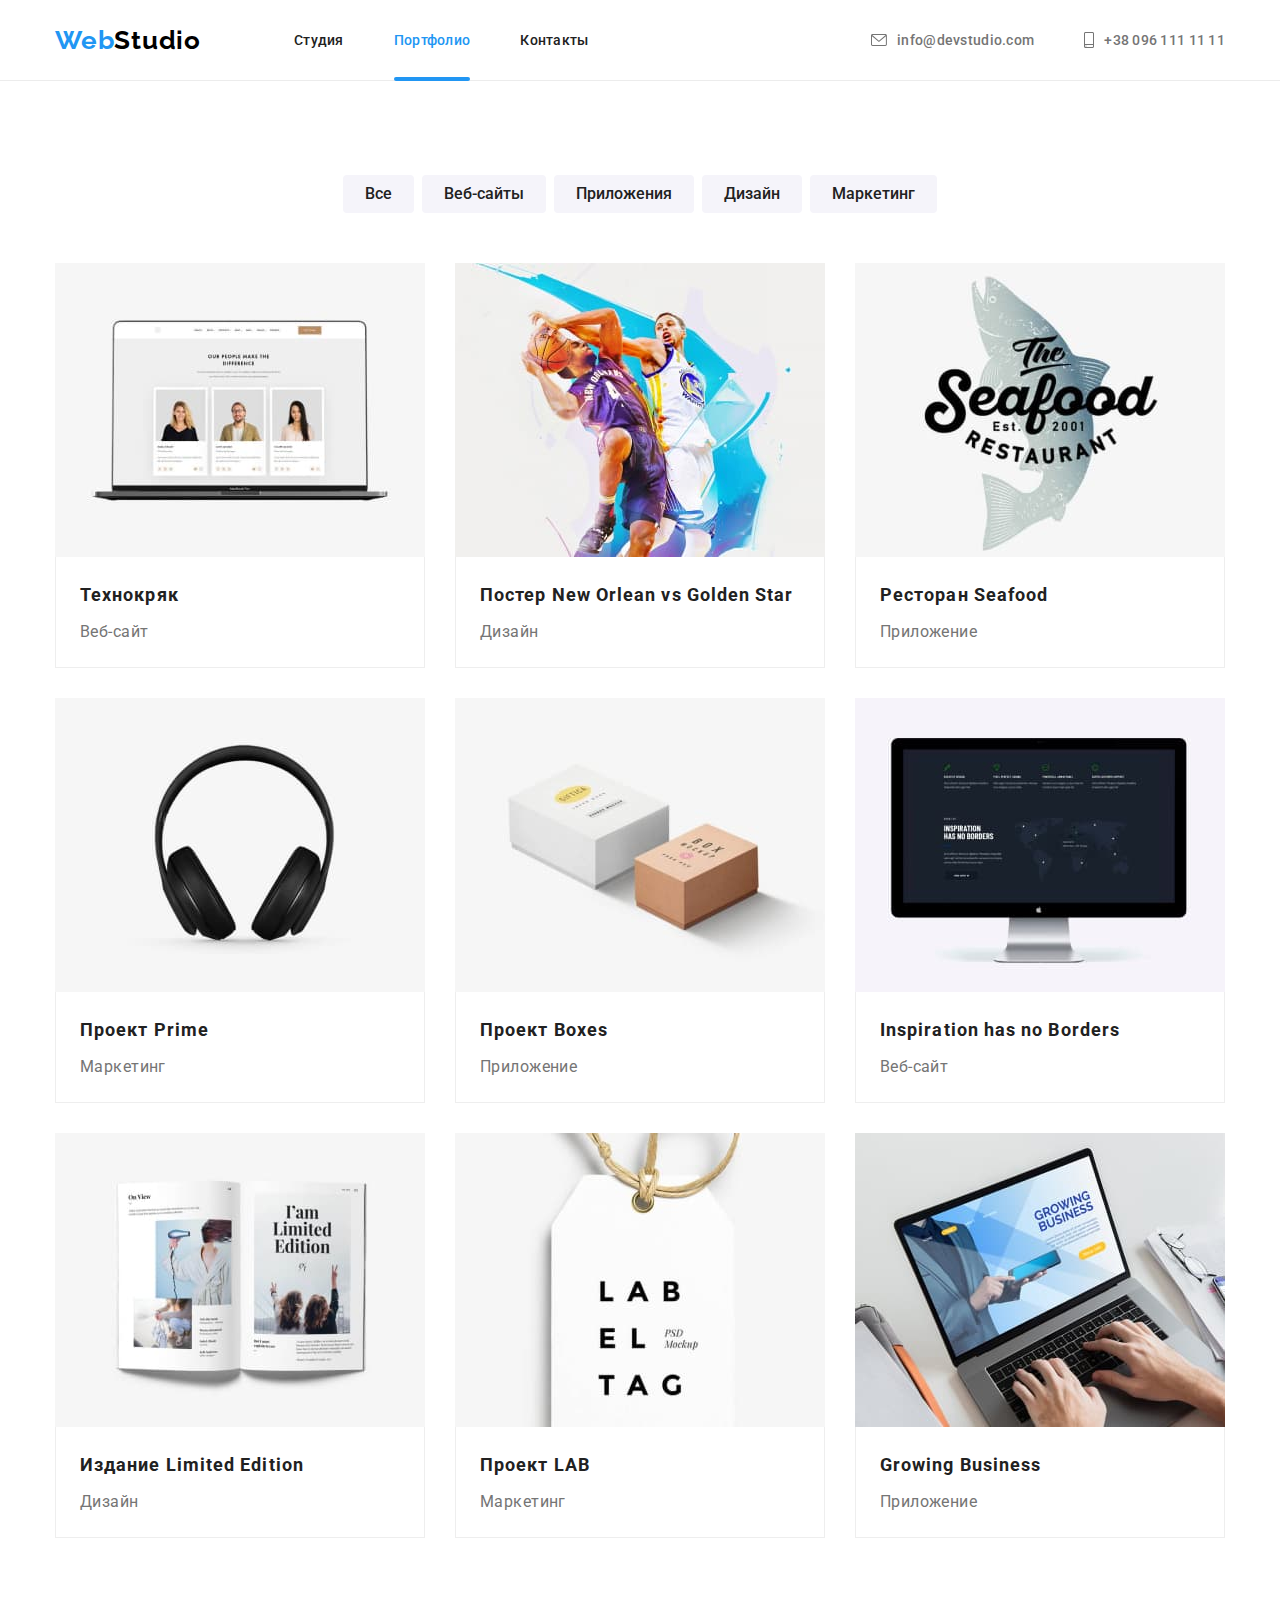
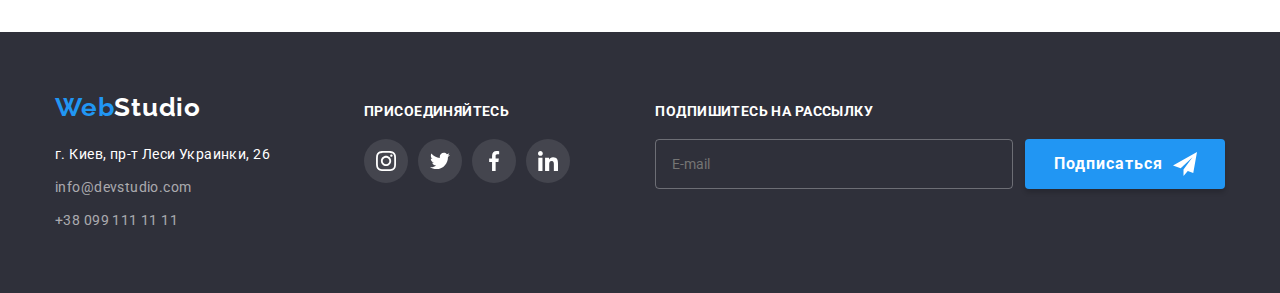
==== commit 40dba831: "Add forms" ====
--- a/portfolio.html
+++ b/portfolio.html
@@ -222,6 +222,19 @@
                         </li>
                     </ul>
                 </div>
+                <div class="footer-form">
+                    <b class="welcome-text">Подпишитесь на рассылку</b>
+                    <form name="subscribe">
+                        <div class="form-data">
+                            <input type="email" name="email" placeholder="E-mail" required class="subscribe-field">
+                            <button class="subscribe-button" type="submit">Подписаться
+                                <svg class="subscribe-icon" width="24" height="24">
+                                    <use href="./images/icons.svg#icon-send"></use>
+                                </svg>
+                            </button>
+                        </div>
+                    </form>
+                </div>
             </div>
         </footer>
     </body>
--- a/css/styles.css
+++ b/css/styles.css
@@ -3,34 +3,35 @@
   --accent-color: #2196f3;
   --card-set-gap: 30px;
   --timing-func: cubic-bezier(0.4, 0, 0.2, 1);
+  /* -- VARIABLES  BORDER -- */
+  --border-bottom-color: #ececec;
+  --icons-border-color: #afb1b8;
+  --portfolio-description-border: #eeeeee;
+  /* -- ‡ VARIABLES  BORDER -- */
+  /* -- VARIABLES  SHADOW -- */
+  --shadow-team-card: 0px 1px 3px rgba(0, 0, 0, 0.12),
+    0px 1px 1px rgba(0, 0, 0, 0.14), 0px 2px 1px rgba(0, 0, 0, 0.2);
+  --shadow-button-accent: 0px 3px 1px rgba(0, 0, 0, 0.1),
+    0px 1px 2px rgba(0, 0, 0, 0.08), 0px 2px 2px rgba(0, 0, 0, 0.12);
+  --shadow-button: rgba(0, 0, 0, 0.15);
+  --shadow-portfolio-item: 0px 1px 1px rgba(0, 0, 0, 0.12),
+    0px 4px 4px rgba(0, 0, 0, 0.06), 1px 4px 6px rgba(0, 0, 0, 0.16);
+  /* -- ‡ VARIABLES  SHADOW -- */
+  /* -- VARIABLES BACKGROUND COLOR -- */
+  --primary-background-color: #ffffff;
+  --secondary-background-color: #2f303a;
+  --third-background-color: #f5f4fa;
+  --button-accent-background-color: #188ce8;
+  --icons-bacground-footer: rgba(255, 255, 255, 0.1);
+  /* -- ‡ VARIABLES BACKGROUND COLOR -- */
   /* -- VARIABLES TEXT COLOR -- */
   --primary-text-color: #757575;
   --title-text-color: #212121;
   --secondary-text-color: #ffffff;
   --contacts-footer-text-color: rgba(255, 255, 255, 0.6);
   --logo-part-header-color: #000000;
+  --placeholder-text-color: rgba(117, 117, 117, 0.5);
   /* -- ‡ VARIABLES TEXT COLOR -- */
-  /* -- VARIABLES BACKGROUND COLOR -- */
-  --primary-background-color: #ffffff;
-  --secondary-background-color: #2f303a;
-  --third-background-color: #f5f4fa;
-  --button-hero-accent-background-color: #188ce8;
-  --icons-bacground-footer: rgba(255, 255, 255, 0.1);
-  /* -- ‡ VARIABLES BACKGROUND COLOR -- */
-  /* -- VARIABLES  SHADOW -- */
-  --shadow-team-card: 0px 1px 3px rgba(0, 0, 0, 0.12),
-    0px 1px 1px rgba(0, 0, 0, 0.14), 0px 2px 1px rgba(0, 0, 0, 0.2);
-  --shadow-button-accent: 0px 3px 1px rgba(0, 0, 0, 0.1),
-    0px 1px 2px rgba(0, 0, 0, 0.08), 0px 2px 2px rgba(0, 0, 0, 0.12);
-  --shadow-hero-button: rgba(0, 0, 0, 0.15);
-  --shadow-portfolio-item: 0px 1px 1px rgba(0, 0, 0, 0.12),
-    0px 4px 4px rgba(0, 0, 0, 0.06), 1px 4px 6px rgba(0, 0, 0, 0.16);
-  /* -- ‡ VARIABLES  SHADOW -- */
-  /* -- VARIABLES  BORDER -- */
-  --border-bottom-color: #ececec;
-  --icons-border-color: #afb1b8;
-  --portfolio-description-border: #eeeeee;
-  /* -- ‡ VARIABLES  BORDER -- */
 }
 /* -- ‡ VARIABLES -- */
 /* -- TEST BORDERS -- */
@@ -104,8 +105,9 @@
 }
 .link,
 .link-footer {
+  color: inherit;
+
   text-decoration: none;
-  color: inherit;
 }
 .container {
   width: 1200px;
@@ -115,19 +117,18 @@
 .section {
   padding: 94px 0;
 }
-.section.no-padding {
-  padding-top: 0;
-  padding-bottom: 0;
-}
 .section-title {
   margin-bottom: 50px;
+
   color: var(--title-text-color);
+
   font-size: 36px;
   line-height: 1.17;
   letter-spacing: 0.03em;
   text-align: center;
 }
-.visually-hidden {
+.visually-hidden,
+.checkbox {
   position: absolute;
   width: 1px;
   height: 1px;
@@ -150,61 +151,49 @@
   height: 44px;
   border-radius: 50% 50%;
 }
-/* -- ‡ GLOBAL -- */
-
-/* -- SITE LOGO -- */
-.logo {
-  margin-right: 93px;
-  color: var(--accent-color);
-  font-family: Raleway, sans-serif;
-  font-weight: 700;
-  font-size: 26px;
-  line-height: 1.19;
-  text-decoration: none;
-  letter-spacing: 0.03em;
-}
-.logo-part-header {
-  color: var(--logo-part-header-color);
-}
-.logo-part-footer {
-  color: var(--secondary-text-color);
-}
-/* -- ‡ SITE LOGO -- */
 /* -- BUTTONS -- */
 .button-hero {
   padding: 10px 32px;
+
+  background-color: var(--accent-color);
+  color: var(--secondary-text-color);
   border-radius: 4px;
   border: none;
-  color: var(--secondary-text-color);
-  background-color: var(--accent-color);
+
   font-weight: 700;
   font-size: 16px;
   line-height: 1.88;
   letter-spacing: 0.06em;
-  box-shadow: 0px 4px 4px var(--shadow-hero-button);
+
+  box-shadow: 0px 4px 4px var(--shadow-button);
   cursor: pointer;
+
   transition: background-color 250ms var(--timing-func);
 }
 .button-hero:hover,
 .button-hero:focus {
-  background-color: var(--button-hero-accent-background-color);
+  background-color: var(--button-accent-background-color);
 }
 .buttons {
   display: flex;
   justify-content: center;
+  flex-wrap: wrap;
+
   margin-bottom: 50px;
-  flex-wrap: wrap;
 }
 .button {
   padding: 6px 22px;
+
+  background-color: var(--third-background-color);
+  color: var(--title-text-color);
   border-radius: 4px;
   border: none;
-  color: var(--title-text-color);
-  background-color: var(--third-background-color);
+
   font-weight: 500;
   font-size: 16px;
   line-height: 1.62;
   cursor: pointer;
+
   transition: color 250ms var(--timing-func),
     background-color 250ms var(--timing-func),
     box-shadow 250ms var(--timing-func);
@@ -219,6 +208,192 @@
   margin-left: 8px;
 }
 /* -- ‡ BUTTONS -- */
+/* -- FORMS -- */
+/* -- FORM MODAL -- */
+.form {
+  margin-left: auto;
+  margin-right: auto;
+  padding: 40px;
+}
+.form-title {
+  margin-top: 0;
+  margin-bottom: 12px;
+
+  color: var(--title-text-color);
+
+  font-weight: 700;
+  font-size: 20px;
+  line-height: 23px;
+  letter-spacing: 0.03em;
+}
+.form-label {
+  margin-bottom: 4px;
+
+  text-align: left;
+  font-weight: normal;
+  font-size: 12px;
+  line-height: 1.167;
+  letter-spacing: 0.01em;
+}
+.form-input {
+  margin: 0;
+  padding: 11px 12px 11px 42px;
+  border: 1px solid rgba(33, 33, 33, 0.2);
+  border-radius: 4px;
+
+  transition: border-color 250ms var(--timing-func);
+}
+.form-input:focus,
+.textarea:focus {
+  outline: none;
+  border-color: var(--accent-color);
+}
+.form-field-icon {
+  position: absolute;
+  top: 50%;
+  left: 15px;
+  display: inline-block;
+
+  fill: var(--title-text-color);
+
+  transition: fill 250ms var(--timing-func);
+}
+.form-input:focus + .form-field-icon {
+  fill: var(--accent-color);
+}
+.form-field {
+  position: relative;
+
+  display: flex;
+  flex-direction: column;
+
+  margin-bottom: 10px;
+}
+.form-field ::placeholder {
+  font-weight: 400;
+  font-size: 14px;
+  line-height: 1.143;
+  letter-spacing: 0.01em;
+
+  color: var(--placeholder-text-color);
+}
+.textarea {
+  padding: 12px 16px;
+  height: 120px;
+  resize: none;
+  border: 1px solid rgba(33, 33, 33, 0.2);
+  box-sizing: border-box;
+  border-radius: 4px;
+}
+.form-checkbox {
+  display: flex;
+  margin-top: 20px;
+  margin-bottom: 30px;
+  align-items: center;
+}
+.form-checkbox-icon {
+  width: 16px;
+  height: 15px;
+  margin-right: 7px;
+  border: 2px solid var(--title-text-color);
+  border-radius: 2px;
+
+  /* transition: border 250ms var(--timing-func),
+    background-color 250ms var(--timing-func); */
+}
+.form-link {
+  display: inline;
+  color: var(--accent-color);
+}
+.checkbox:checked + .form-checkbox-icon {
+  border: 1px solid transparent;
+  background-color: var(--accent-color);
+}
+.send-button {
+  display: inline-flex;
+  align-items: center;
+  padding: 10px 55px 10px 56px;
+
+  box-shadow: 0px 4px 4px var(--shadow-button);
+  background-color: var(--accent-color);
+  color: var(--secondary-text-color);
+  border-radius: 4px;
+  border: none;
+
+  font-weight: 700;
+  font-size: 16px;
+  line-height: 1.875;
+  letter-spacing: 0.06em;
+
+  cursor: pointer;
+
+  transition: background-color 250ms var(--timing-func);
+}
+.send-button:hover,
+.send-button:focus {
+  background-color: var(--button-accent-background-color);
+}
+/* -- ‡ FORM MODAL -- */
+/* -- FORM FOOTER -- */
+.form-data {
+  display: flex;
+  flex-direction: row;
+}
+.subscribe-field {
+  width: 358px;
+  margin: 0 12px 0 0;
+  padding: 15px 16px;
+
+  background: none;
+  border: 1px solid rgba(255, 255, 255, 0.3);
+  border-radius: 4px;
+}
+.subscribe-button {
+  display: inline-flex;
+  align-items: center;
+  padding: 10px 28px 10px 29px;
+
+  box-shadow: 0px 4px 4px var(--shadow-button);
+  background-color: var(--accent-color);
+  color: var(--secondary-text-color);
+  border-radius: 4px;
+  border: none;
+
+  font-weight: 700;
+  font-size: 16px;
+  line-height: 1.875;
+  letter-spacing: 0.06em;
+
+  cursor: pointer;
+}
+.subscribe-icon {
+  fill: currentColor;
+  margin-left: 10px;
+}
+/* -- ‡ FORM FOOTER -- */
+/* -- ‡ FORMS -- */
+/* -- ‡ GLOBAL -- */
+
+/* -- SITE LOGO -- */
+.logo {
+  margin-right: 93px;
+
+  color: var(--accent-color);
+
+  font-family: Raleway, sans-serif;
+  font-weight: 700;
+  font-size: 26px;
+  line-height: 1.19;
+  letter-spacing: 0.03em;
+  text-decoration: none;
+}
+.logo-part-header {
+  color: var(--logo-part-header-color);
+}
+.logo-part-footer {
+  color: var(--secondary-text-color);
+}
+/* -- ‡ SITE LOGO -- */
 /* -- HEADER -- */
 .header {
   border-bottom: 1px solid var(--border-bottom-color);
@@ -227,8 +402,9 @@
 .main-nav {
   display: flex;
   align-items: center;
+  flex-wrap: wrap;
+
   line-height: 1.17;
-  flex-wrap: wrap;
 }
 .site-nav {
   display: flex;
@@ -244,8 +420,10 @@
   padding-bottom: 32px;
 
   color: var(--title-text-color);
+
   font-weight: 500;
   letter-spacing: 0.02em;
+
   transition: color 250ms var(--timing-func);
 }
 .site-nav .link:hover,
@@ -254,6 +432,7 @@
 }
 .site-nav .link.current {
   position: relative;
+
   color: var(--accent-color);
 }
 .link.current:after {
@@ -272,28 +451,34 @@
 /* -- CONTACTS -- */
 .main-nav .contacts {
   display: flex;
+  align-items: center;
+  flex-wrap: wrap;
+
   margin-left: auto;
+}
+.header-contact {
+  display: flex;
   align-items: center;
   flex-wrap: wrap;
 }
-.header-contact {
-  display: flex;
-  align-items: center;
-  flex-wrap: wrap;
-}
 .nav-icon {
+  margin-right: 10px;
+
   fill: currentColor;
-  margin-right: 10px;
+
   transition: fill 250ms var(--timing-func);
 }
-.nav-icon:hover {
+.nav-icon:hover,
+.nav-icon:focus {
   fill: var(--accent-color);
 }
 .contacts .link {
   padding-top: 32px;
   padding-bottom: 32px;
+
   font-weight: 500;
   letter-spacing: 0.02em;
+
   transition: color 250ms var(--timing-func);
 }
 .contacts .link:hover,
@@ -304,30 +489,33 @@
 /* -- ‡ HEADER -- */
 /* -- HERO -- */
 .hero {
-  text-align: center;
   max-width: 1600px;
+  padding-top: 200px;
+  padding-bottom: 200px;
   margin-left: auto;
   margin-right: auto;
+
+  background-position: center;
+  background-size: cover;
+  background-repeat: no-repeat;
+  background-color: var(--secondary-background-color);
   background-image: linear-gradient(
       to right,
       rgba(47, 48, 58, 0.4),
       rgba(47, 48, 58, 0.4)
     ),
     url('../images/background.jpg');
-  background-repeat: no-repeat;
-  background-size: cover;
-  background-position: center;
-  background-color: var(--secondary-background-color);
-  padding-top: 200px;
-  padding-bottom: 200px;
+
+  text-align: center;
 }
 .hero-title {
+  width: 696px;
   margin-right: auto;
   margin-bottom: var(--card-set-gap);
   margin-left: auto;
-  width: 696px;
 
   color: var(--secondary-text-color);
+
   font-weight: 900;
   font-size: 44px;
   line-height: 1.36;
@@ -347,7 +535,9 @@
   width: 100%;
   height: 100%;
   z-index: 100;
+
   background-color: rgba(0, 0, 0, 0.2);
+
   transition: opacity 250ms var(--timing-func),
     visibility 250ms var(--timing-func);
 }
@@ -355,7 +545,7 @@
   display: block;
   position: relative;
   width: 528px;
-  height: 581px;
+  /* height: 581px; */
   left: 50%;
   top: 50%;
   transform: translate(-50%, -50%);
@@ -366,17 +556,23 @@
   border-radius: 4px;
 }
 .hero-modal-close {
-  background: var(--primary-background-color);
   position: absolute;
   top: 8px;
   right: 8px;
   width: var(--card-set-gap);
   height: var(--card-set-gap);
+
+  background: var(--primary-background-color);
+  border: 1px solid rgba(0, 0, 0, 0.1);
   border-radius: 50%;
 
-  border: 1px solid rgba(0, 0, 0, 0.1);
-
   cursor: pointer;
+
+  transition: fill 250ms var(--timing-func);
+}
+.hero-modal-close:hover,
+.hero-modal-close:hover {
+  fill: var(--accent-color);
 }
 .close-icon {
   position: absolute;
@@ -390,92 +586,107 @@
 .feature.list {
   display: flex;
   flex-wrap: wrap;
+
   margin-top: calc(-1 * var(--card-set-gap));
   margin-left: calc(-1 * var(--card-set-gap));
 }
 .feature .item {
   flex-basis: calc(100% / 4 - var(--card-set-gap));
+
   margin-top: var(--card-set-gap);
   margin-left: var(--card-set-gap);
 }
 .feature-icon {
-  background: var(--third-background-color);
-  border-radius: 4px;
   width: 270px;
   padding: 25px 100px;
   margin-bottom: var(--card-set-gap);
+
+  background: var(--third-background-color);
+  border-radius: 4px;
 }
 .feature .title {
   margin-bottom: 10px;
+
+  color: var(--title-text-color);
+
   font-size: 14px;
-  color: var(--title-text-color);
   line-height: 1.17;
   text-transform: uppercase;
 }
 /* -- ‡ FEATURES -- */
 /* -- EXAMPLES OF WORKS -- */
+.examples {
+  padding-top: 0;
+  padding-bottom: 0;
+}
 .example.list {
   display: flex;
   flex-wrap: wrap;
+
   margin-top: calc(-1 * var(--card-set-gap));
   margin-left: calc(-1 * var(--card-set-gap));
 }
 .example .item {
+  position: relative;
   flex-basis: calc(100% / 3 - var(--card-set-gap));
+
   margin-top: var(--card-set-gap);
+  margin-bottom: 94px;
   margin-left: var(--card-set-gap);
-  position: relative;
-  margin-bottom: 94px;
 }
 .example-description {
+  position: absolute;
+  bottom: 0;
+
+  width: 100%;
+
+  padding: 27px 82px;
+  margin: 0;
+
+  background-color: rgba(47, 48, 58, 0.8);
+  color: var(--secondary-text-color);
+
   font-weight: 700;
   font-size: 14px;
   line-height: 1.15;
+  letter-spacing: 0.03em;
   text-align: center;
-  letter-spacing: 0.03em;
   text-transform: uppercase;
-  color: var(--secondary-text-color);
-  background-color: rgba(47, 48, 58, 0.8);
-  position: absolute;
-  width: 100%;
-  bottom: 0;
-  margin: 0;
-  padding: 27px 82px;
 }
 /* -- ‡ EXAMPLES OF WORKS -- */
 /* -- TEAM -- */
-.section.team {
-  padding-top: 94px;
-  padding-bottom: 94px;
-  margin-bottom: 0;
-}
 .team {
   background-color: var(--third-background-color);
 }
 .our-team {
   display: flex;
   flex-wrap: wrap;
+
   margin-top: calc(-1 * var(--card-set-gap));
   margin-left: calc(-1 * var(--card-set-gap));
 }
 .our-team .item {
   flex-basis: calc(100% / 4 - var(--card-set-gap));
+  overflow: hidden;
+
   margin-top: var(--card-set-gap);
   margin-left: var(--card-set-gap);
+
   background-color: var(--primary-background-color);
   box-shadow: var(--shadow-team-card);
   border-radius: 0px 0px 4px 4px;
-  overflow: hidden;
 }
 .team-info {
+  padding: var(--card-set-gap);
+
   text-align: center;
-  padding: var(--card-set-gap);
 }
 .our-team .title {
   margin-top: 0;
   margin-bottom: 10px;
 
   color: var(--title-text-color);
+
   font-weight: 500;
   font-size: 16px;
   line-height: 1.19;
@@ -483,6 +694,7 @@
 }
 .our-team .profession {
   margin-bottom: 16px;
+
   font-size: 16px;
   line-height: 1.19;
   text-align: center;
@@ -495,6 +707,7 @@
 .icon-team-item {
   background-color: var(--primary-background-color);
   fill: var(--icons-border-color);
+
   transition: background-color 250ms var(--timing-func),
     fill 250ms var(--timing-func);
 }
@@ -507,8 +720,9 @@
 /* -- REGULAR CLIENTS -- */
 .client-list {
   display: flex;
-  flex-wrap: wrap;
   justify-content: center;
+  flex-wrap: wrap;
+
   margin-left: calc(-1 * var(--card-set-gap));
   margin-top: calc(-1 * var(--card-set-gap));
 }
@@ -517,6 +731,7 @@
   justify-content: center;
   flex-basis: calc(100% / 6 - var(--card-set-gap));
   height: 92px;
+
   margin-left: var(--card-set-gap);
   margin-top: var(--card-set-gap);
 }
@@ -526,23 +741,27 @@
   align-items: center;
   width: 100%;
   height: 100%;
+
+  fill: var(--icons-border-color);
   border: 1px solid var(--icons-border-color);
   border-radius: 4px;
-  fill: var(--icons-border-color);
+
   transition: border-color 250ms var(--timing-func),
     fill 250ms var(--timing-func);
 }
 .client-link:hover,
 .client-link:focus {
+  fill: var(--accent-color);
   border-color: var(--accent-color);
-  fill: var(--accent-color);
 }
 /* -- ‡ REGULAR CLIENTS -- */
 /* -- PORTFOLIO -- */
 .portfolio .title {
   margin-top: 0;
   margin-bottom: 4px;
+
   color: var(--title-text-color);
+
   font-size: 18px;
   line-height: 2;
   letter-spacing: 0.06em;
@@ -550,14 +769,17 @@
 .portfolio {
   display: flex;
   flex-wrap: wrap;
+
   margin-top: calc(-1 * var(--card-set-gap));
   margin-left: calc(-1 * var(--card-set-gap));
 }
 .portfolio.list .item {
   flex-basis: calc(100% / 3 - var(--card-set-gap));
+  overflow: hidden;
+
   margin-top: var(--card-set-gap);
   margin-left: var(--card-set-gap);
-  overflow: hidden;
+
   transition: box-shadow 250ms var(--timing-func);
 }
 .portfolio .item:hover,
@@ -572,17 +794,21 @@
   position: absolute;
   top: 0;
   left: 0;
+  width: 100%;
+  height: 100%;
   overflow: auto;
   transform: translatey(100%);
-  transition: transform 250ms var(--timing-func);
+
   padding: 63px 24px;
-  width: 100%;
-  height: 100%;
+
   background-color: rgba(33, 150, 243, 0.9);
+  color: var(--secondary-text-color);
+
   font-size: 18px;
   line-height: 1.56;
   letter-spacing: 0.03em;
-  color: var(--secondary-text-color);
+
+  transition: transform 250ms var(--timing-func);
 }
 .portfolio .link:hover .portfolio-about,
 .portfolio .link:focus .portfolio-about {
@@ -590,6 +816,7 @@
 }
 .portfolio .description {
   padding: 20px 24px;
+
   border: 1px solid var(--portfolio-description-border);
   border-top: none;
 }
@@ -600,9 +827,10 @@
 /* -- ‡ PORTFOLIO -- */
 /* -- FOOTER -- */
 .footer {
-  background-color: var(--secondary-background-color);
   padding-top: 60px;
   padding-bottom: 60px;
+
+  background-color: var(--secondary-background-color);
 }
 .footer-elements {
   display: flex;
@@ -617,7 +845,9 @@
 }
 .footer .address {
   margin-bottom: 9px;
+
   color: var(--secondary-text-color);
+
   font-style: normal;
 }
 .contacts.lower > .item:first-child {
@@ -636,14 +866,19 @@
 .contacts .link-footer:focus {
   color: var(--accent-color);
 }
+.footer-social-contact {
+  margin-right: auto;
+}
 .welcome-text {
+  margin-bottom: 20px;
+
+  color: var(--secondary-text-color);
+
   font-weight: 700;
   font-size: 14px;
   line-height: 16px;
   letter-spacing: 0.03em;
   text-transform: uppercase;
-  color: var(--secondary-text-color);
-  margin-bottom: 20px;
 }
 .icon-footer-list {
   display: flex;
@@ -654,6 +889,7 @@
 }
 .icon-footer-link {
   background-color: var(--icons-bacground-footer);
+
   transition: background-color 250ms var(--timing-func);
 }
 .icon-footer-link:hover,
